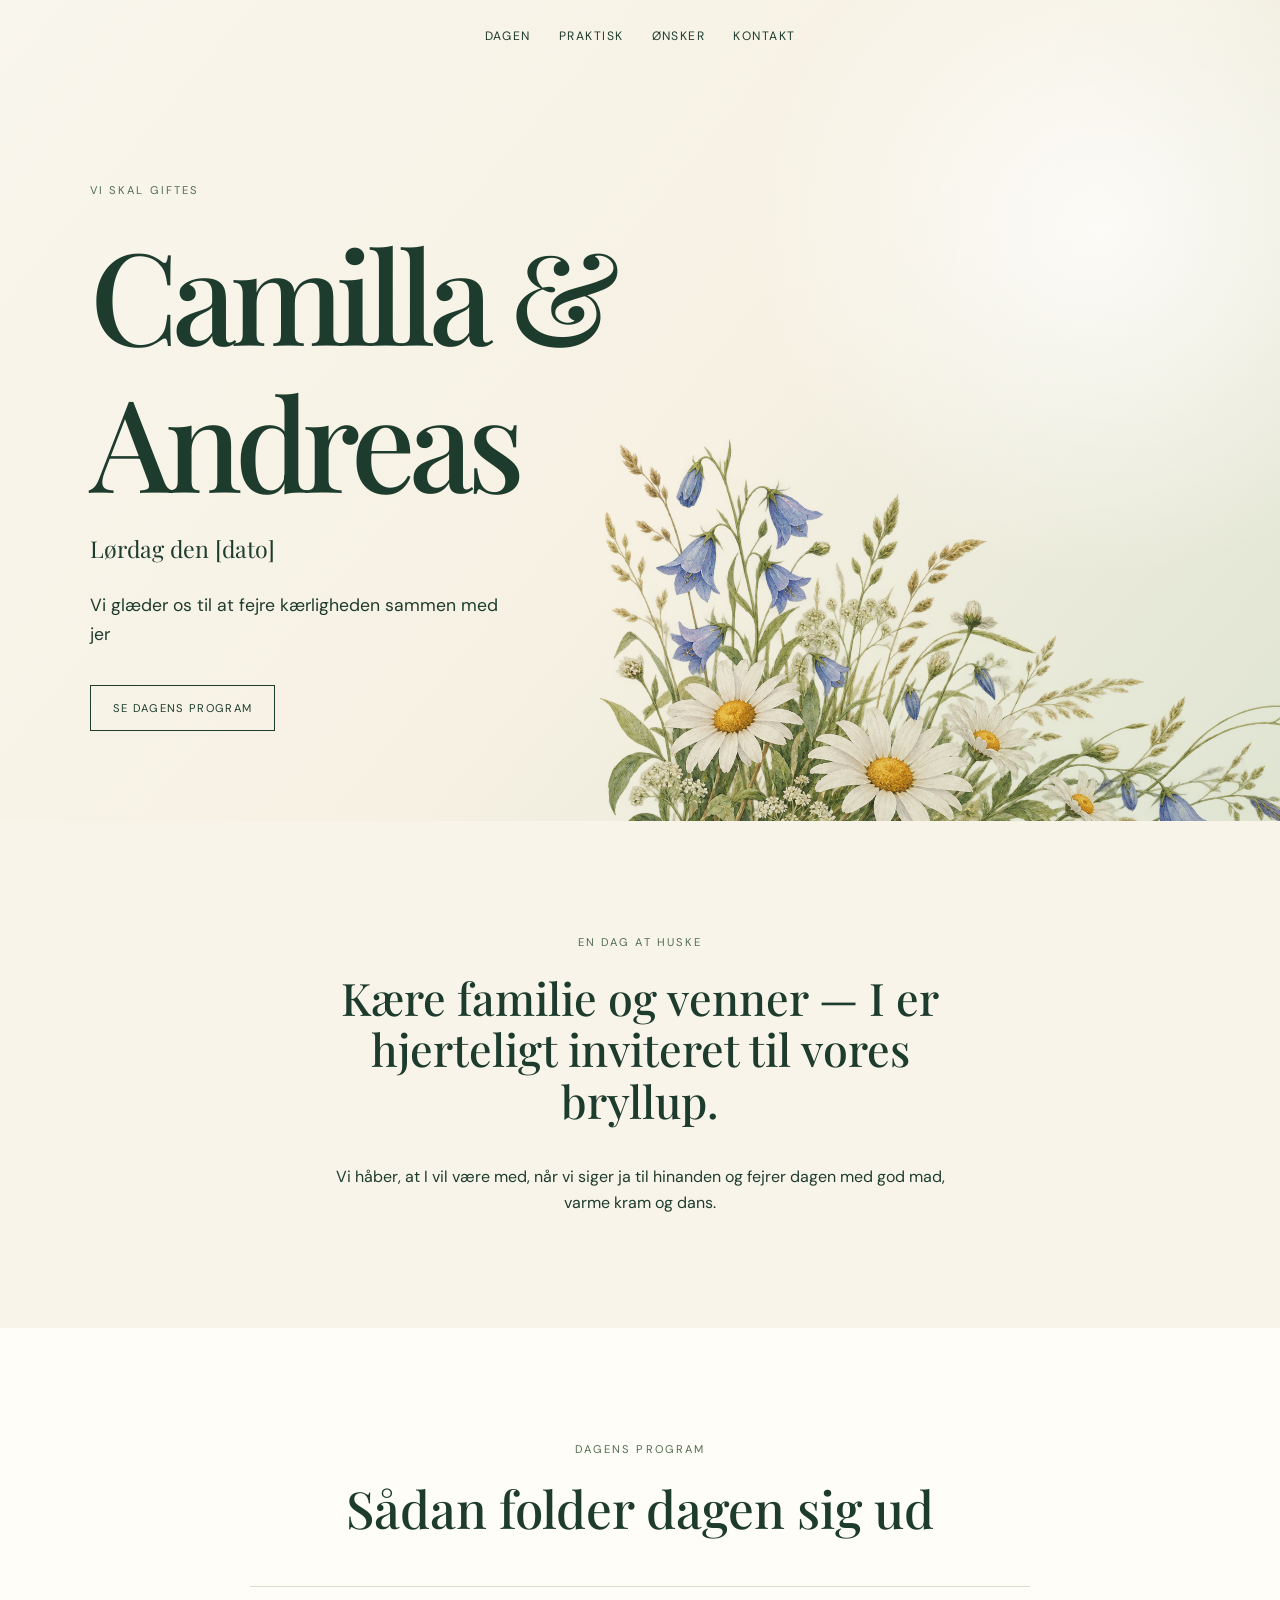
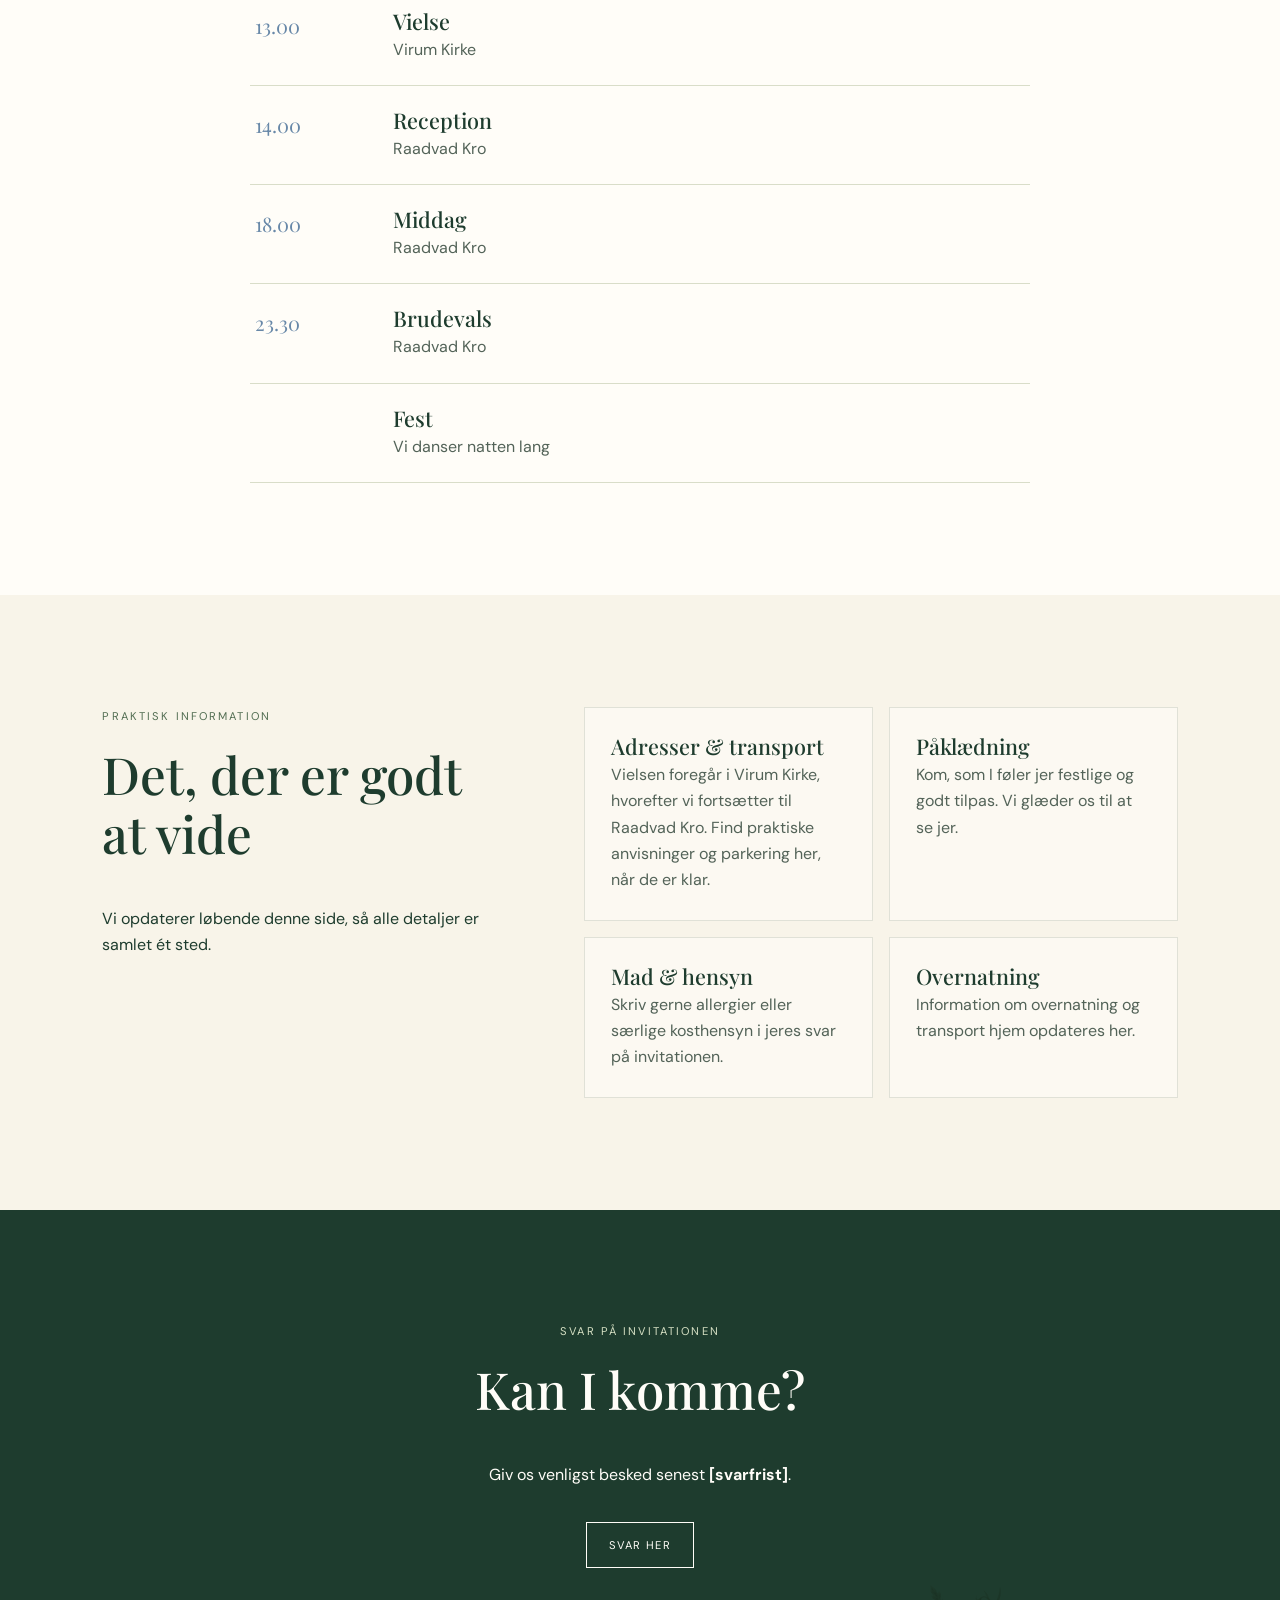
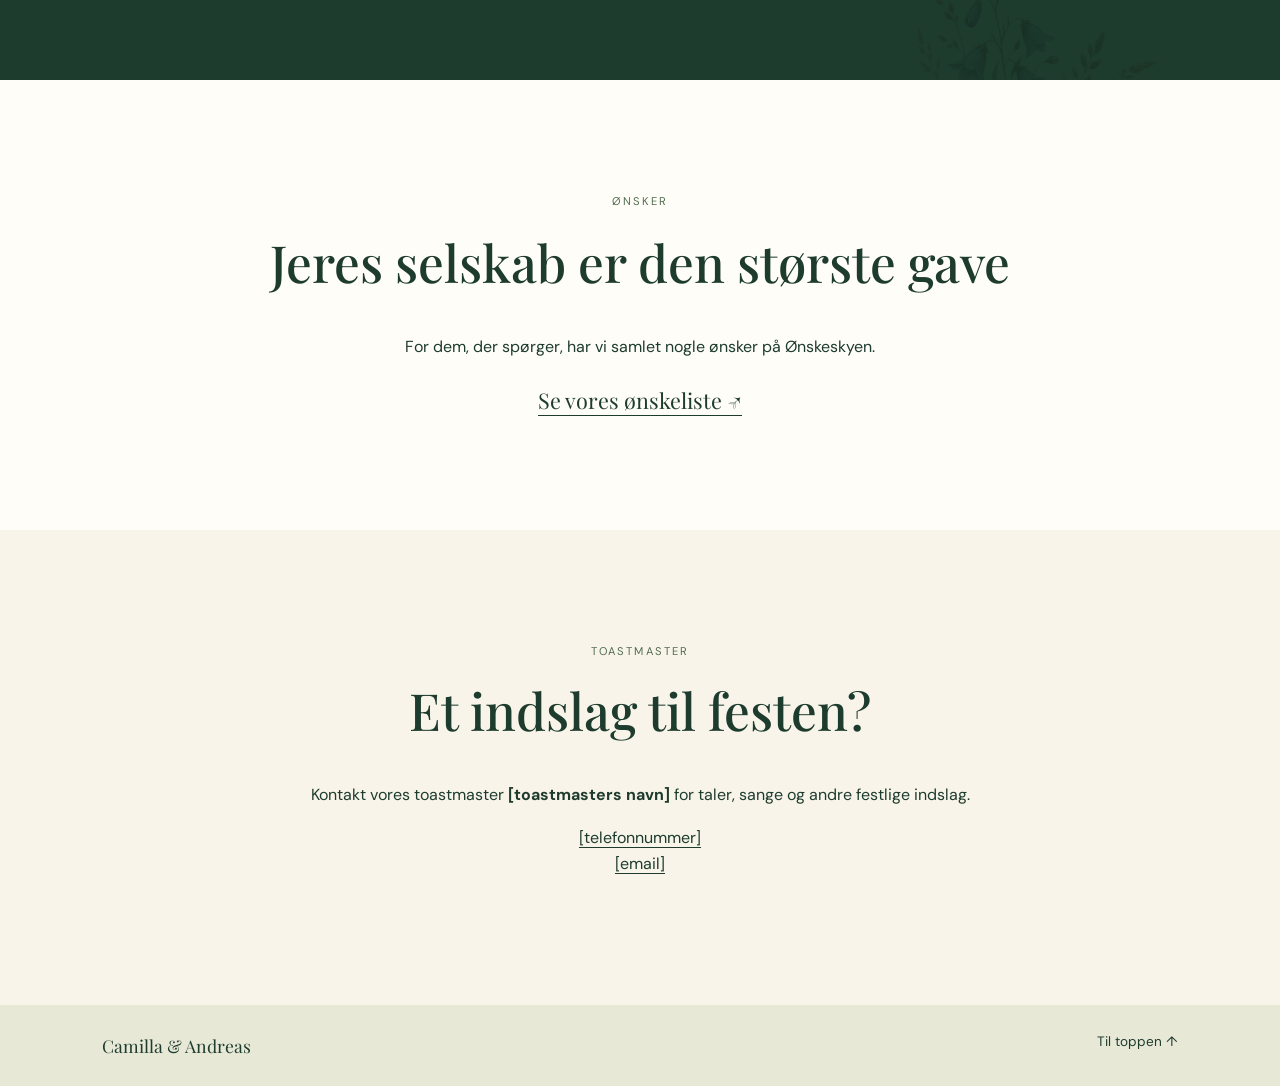
==== index.html @ ed4ffe0b "Add wedding website" ====
<!doctype html>
<html lang="da">
<head>
  <meta charset="UTF-8" /><meta name="viewport" content="width=device-width, initial-scale=1" />
  <meta name="description" content="Bryllupshjemmeside for Camilla & Andreas" />
  <title>Camilla & Andreas</title>
  <link rel="preconnect" href="https://fonts.googleapis.com"><link rel="preconnect" href="https://fonts.gstatic.com" crossorigin>
  <link href="https://fonts.googleapis.com/css2?family=DM+Sans:wght@400;500&family=Playfair+Display:ital,wght@0,500;0,600;1,500&display=swap" rel="stylesheet">
  <link rel="stylesheet" href="style.css" />
</head>
<body>
  <header class="hero" id="top"><nav><a href="#dagen">Dagen</a><a href="#praktisk">Praktisk</a><a href="#onsker">Ønsker</a><a href="#kontakt">Kontakt</a></nav>
    <div class="hero-copy"><p class="eyebrow">Vi skal giftes</p><h1 id="couple"></h1><p class="hero-date" id="date"></p><p class="hero-message" id="hero"></p><a class="button" href="#dagen">Se dagens program</a></div>
    <img class="floral hero-floral" src="meadow-flowers.png" alt="Akvarel af margueritter, blå klokker og græsser" />
  </header>
  <main>
    <section class="intro"><p class="eyebrow">En dag at huske</p><h2 id="invitation"></h2><p>Vi håber, at I vil være med, når vi siger ja til hinanden og fejrer dagen med god mad, varme kram og dans.</p></section>
    <section class="schedule-section" id="dagen"><p class="eyebrow">Dagens program</p><h2>Sådan folder dagen sig ud</h2><div id="schedule" class="schedule"></div></section>
    <section class="practical" id="praktisk"><div><p class="eyebrow">Praktisk information</p><h2>Det, der er godt at vide</h2><p>Vi opdaterer løbende denne side, så alle detaljer er samlet ét sted.</p></div><div id="practical-cards" class="cards"></div></section>
    <section class="rsvp"><img class="floral rsvp-floral" src="meadow-flowers.png" alt="" /><p class="eyebrow">Svar på invitationen</p><h2>Kan I komme?</h2><p>Giv os venligst besked senest <strong id="deadline"></strong>.</p><a id="rsvp" class="button light" href="#">Svar her</a></section>
    <section class="wishes" id="onsker"><p class="eyebrow">Ønsker</p><h2>Jeres selskab er den største gave</h2><p>For dem, der spørger, har vi samlet nogle ønsker på Ønskeskyen.</p><a id="wishes-link" class="text-link" target="_blank" rel="noreferrer">Se vores ønskeliste ↗</a></section>
    <section class="contact" id="kontakt"><p class="eyebrow">Toastmaster</p><h2>Et indslag til festen?</h2><p>Kontakt vores toastmaster <strong id="toast-name"></strong> for taler, sange og andre festlige indslag.</p><p><a id="toast-phone"></a><br><a id="toast-email"></a></p></section>
  </main><footer><p id="footer-couple"></p><a href="#top">Til toppen ↑</a></footer><script src="content.js"></script><script src="main.js"></script>
</body></html>
---- style.css ----
:root{--ink:#1e3c2e;--leaf:#526d52;--cream:#f8f4e9;--paper:#fffdf8;--blue:#6888a8;--line:#d9ddc9}*{box-sizing:border-box}html{scroll-behavior:smooth}body{margin:0;background:var(--cream);color:var(--ink);font:16px/1.65 'DM Sans',sans-serif}h1,h2,h3,p{margin-top:0}h1,h2,h3{font-family:'Playfair Display',serif;font-weight:500;line-height:1.15}h2{font-size:clamp(2.1rem,4vw,3.5rem)}a{color:inherit}.hero{min-height:760px;position:relative;overflow:hidden;background:linear-gradient(130deg,#f9f6ed 0%,#f6f1e3 55%,#dfe4d2);padding:26px 7% 90px}.hero:before{content:'';position:absolute;inset:0;background:radial-gradient(circle at 86% 28%,rgba(255,255,255,.75),transparent 28%);pointer-events:none}nav{position:relative;z-index:2;display:flex;justify-content:center;gap:28px;font-size:.76rem;letter-spacing:.12em;text-transform:uppercase}nav a{text-decoration:none}.hero-copy{position:relative;z-index:2;width:min(660px,100%);padding-top:135px}.eyebrow{text-transform:uppercase;letter-spacing:.19em;font-size:.7rem;color:var(--leaf);margin-bottom:20px}.hero h1{font-size:clamp(4rem,10vw,8.4rem);margin-bottom:16px;letter-spacing:-.055em}.hero-date{font-family:'Playfair Display',serif;font-size:1.45rem}.hero-message{max-width:430px;font-size:1.1rem}.button{display:inline-block;margin-top:18px;padding:13px 22px;border:1px solid var(--ink);text-decoration:none;text-transform:uppercase;letter-spacing:.12em;font-size:.7rem;transition:.2s}.button:hover{background:var(--ink);color:var(--paper)}.floral{position:absolute;object-fit:contain;mix-blend-mode:multiply}.hero-floral{width:min(65vw,900px);right:-11%;bottom:-15%;opacity:.91;transform:rotate(-4deg)}main section{padding:112px 8%}.intro{text-align:center;max-width:900px;margin:auto}.intro h2{font-size:clamp(2rem,3.5vw,3.2rem)}.intro>p:last-child{max-width:620px;margin:0 auto}.schedule-section{background:var(--paper);text-align:center}.schedule{max-width:780px;margin:48px auto 0;text-align:left;border-top:1px solid var(--line)}.schedule article{display:grid;grid-template-columns:110px 1fr;gap:28px;padding:22px 5px;border-bottom:1px solid var(--line)}time{font-family:'Playfair Display',serif;font-size:1.25rem;color:var(--blue)}.schedule h3,.cards h3{font-size:1.35rem;margin:0}.schedule p,.cards p{margin:3px 0 0;color:#536358}.practical{display:grid;grid-template-columns:.8fr 1.2fr;gap:8%;align-items:start}.cards{display:grid;grid-template-columns:1fr 1fr;gap:16px}.cards article{padding:26px;background:rgba(255,253,248,.6);border:1px solid rgba(82,109,82,.17)}.rsvp{position:relative;text-align:center;overflow:hidden;background:var(--ink);color:var(--paper)}.rsvp .eyebrow{color:#d6e0c4}.rsvp-floral{width:530px;right:-150px;bottom:-240px;opacity:.3;filter:saturate(.7)}.light{border-color:var(--paper)}.light:hover{background:var(--paper);color:var(--ink)}.wishes{text-align:center;background:var(--paper)}.wishes p{max-width:480px;margin:0 auto 22px}.text-link{font-family:'Playfair Display',serif;font-size:1.35rem;text-decoration-thickness:1px;text-underline-offset:6px}.contact{text-align:center}.contact p{margin-left:auto;margin-right:auto}.contact a{color:var(--ink);text-underline-offset:4px}footer{display:flex;justify-content:space-between;padding:26px 8%;background:#e8e8d7;font-size:.85rem}footer p{margin:0;font-family:'Playfair Display',serif;font-size:1.1rem}footer a{text-decoration:none}@media(max-width:680px){.hero{min-height:690px;padding:20px 8% 60px}nav{justify-content:space-between;gap:8px;font-size:.58rem}.hero-copy{padding-top:105px}.hero-floral{width:150%;right:-52%;bottom:-7%;opacity:.75}.practical{grid-template-columns:1fr;gap:32px}.cards{grid-template-columns:1fr}.schedule article{grid-template-columns:78px 1fr;gap:16px}main section{padding:76px 7%}.rsvp-floral{right:-250px}footer{gap:20px}}
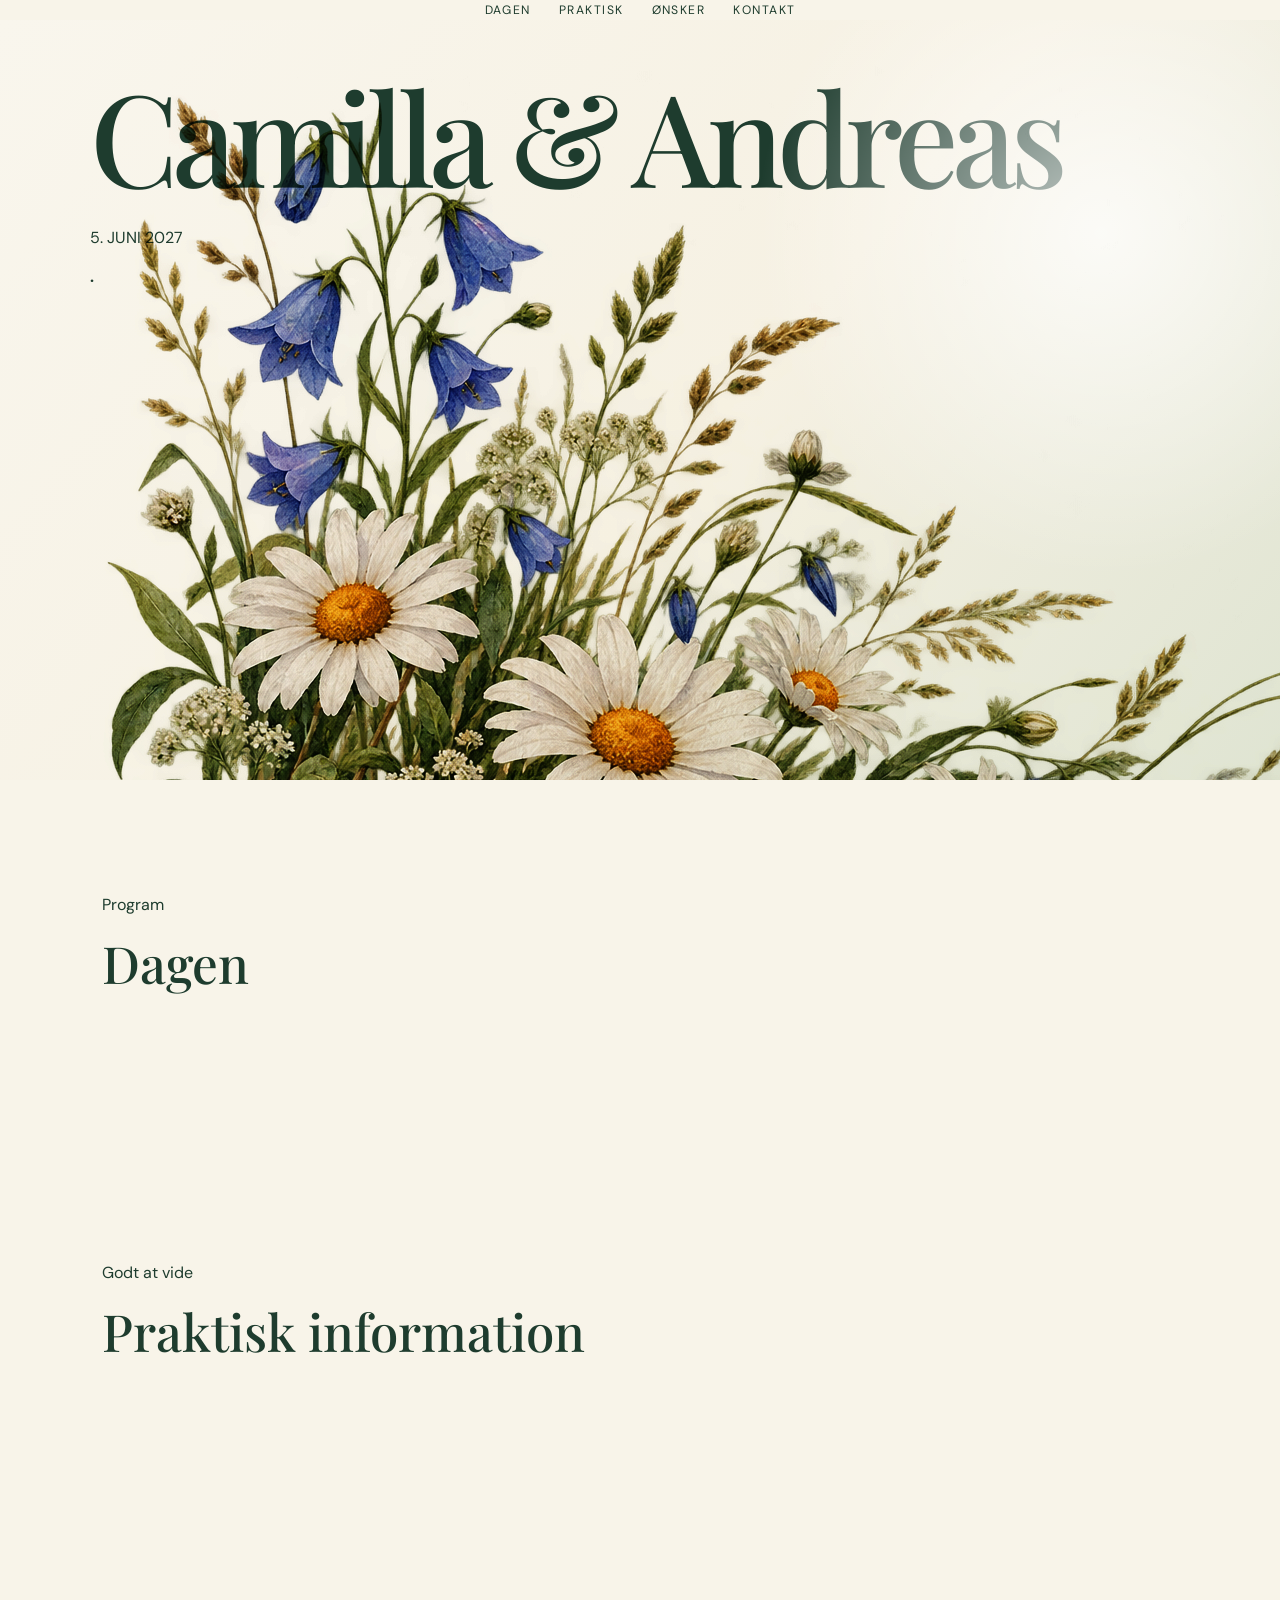
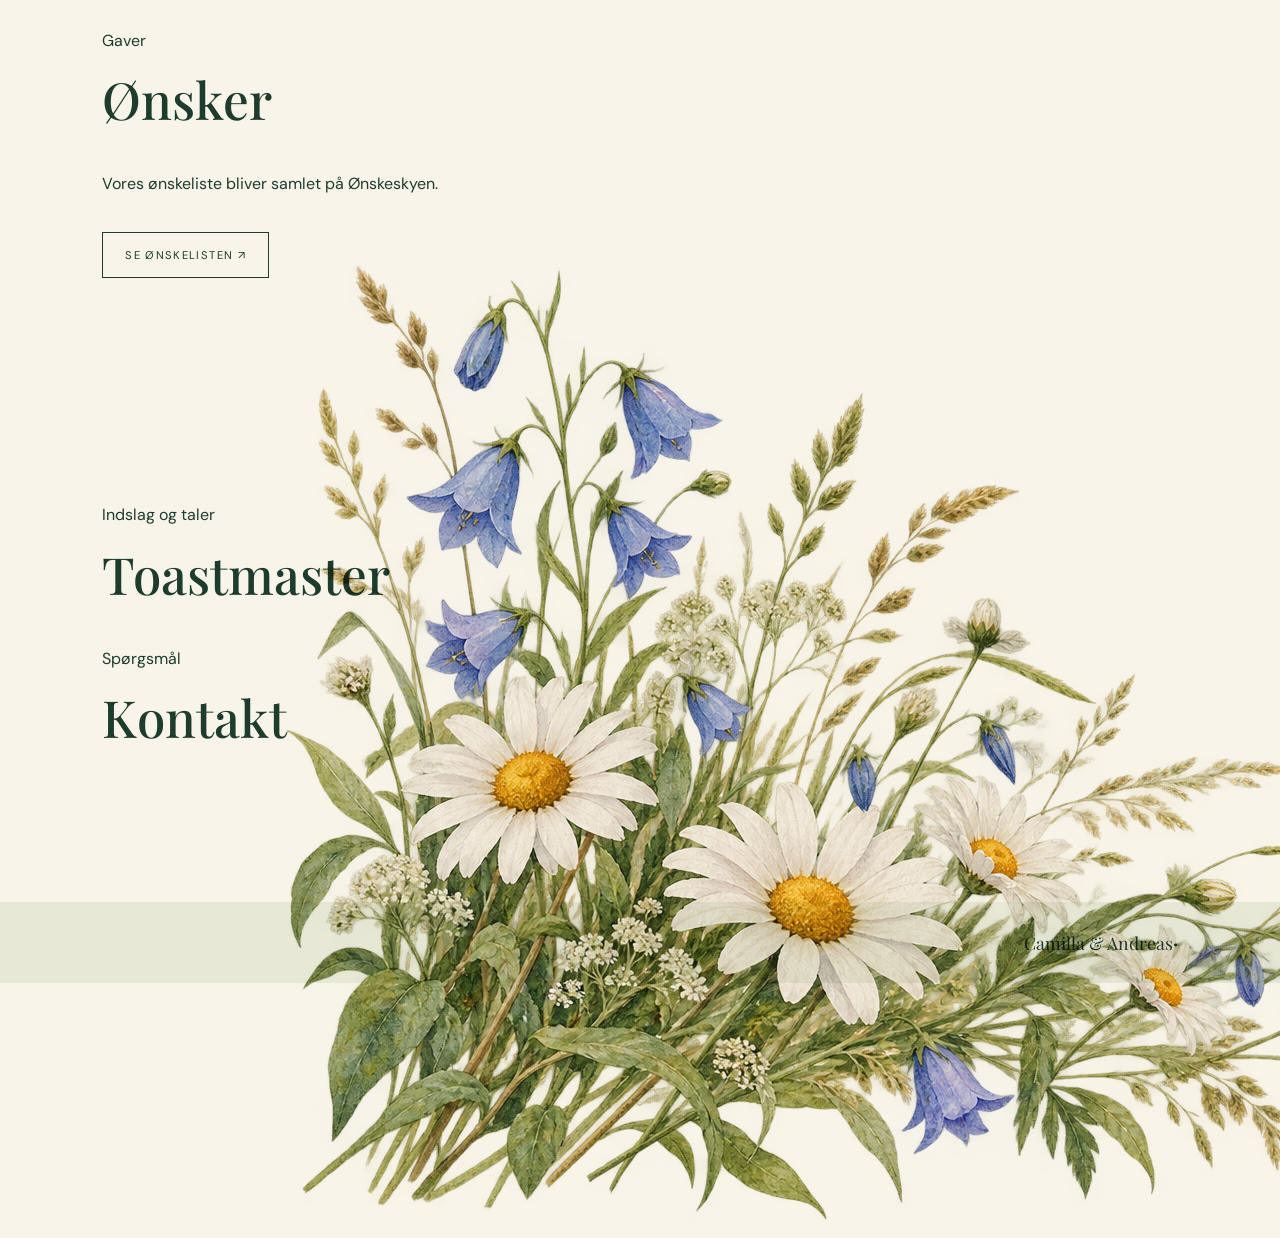
==== commit ed00f68b: "Simplify invitation-inspired wedding site" ====
--- a/index.html
+++ b/index.html
@@ -1,24 +1,26 @@
 <!doctype html>
 <html lang="da">
 <head>
-  <meta charset="UTF-8" /><meta name="viewport" content="width=device-width, initial-scale=1" />
-  <meta name="description" content="Bryllupshjemmeside for Camilla & Andreas" />
-  <title>Camilla & Andreas</title>
+  <meta charset="UTF-8"><meta name="viewport" content="width=device-width, initial-scale=1">
+  <meta name="description" content="Bryllupshjemmeside for Camilla & Andreas">
+  <title>Camilla & Andreas · 5. juni 2027</title>
   <link rel="preconnect" href="https://fonts.googleapis.com"><link rel="preconnect" href="https://fonts.gstatic.com" crossorigin>
-  <link href="https://fonts.googleapis.com/css2?family=DM+Sans:wght@400;500&family=Playfair+Display:ital,wght@0,500;0,600;1,500&display=swap" rel="stylesheet">
-  <link rel="stylesheet" href="style.css" />
+  <link href="https://fonts.googleapis.com/css2?family=DM+Sans:wght@400;500&family=Playfair+Display:ital,wght@0,400;0,500;1,400&display=swap" rel="stylesheet">
+  <link rel="stylesheet" href="style.css">
 </head>
 <body>
-  <header class="hero" id="top"><nav><a href="#dagen">Dagen</a><a href="#praktisk">Praktisk</a><a href="#onsker">Ønsker</a><a href="#kontakt">Kontakt</a></nav>
-    <div class="hero-copy"><p class="eyebrow">Vi skal giftes</p><h1 id="couple"></h1><p class="hero-date" id="date"></p><p class="hero-message" id="hero"></p><a class="button" href="#dagen">Se dagens program</a></div>
-    <img class="floral hero-floral" src="meadow-flowers.png" alt="Akvarel af margueritter, blå klokker og græsser" />
-  </header>
+  <header id="top" class="site-header"><nav aria-label="Hovedmenu"><a href="#dagen">Dagen</a><a href="#praktisk">Praktisk</a><a href="#onsker">Ønsker</a><a href="#kontakt">Kontakt</a></nav></header>
   <main>
-    <section class="intro"><p class="eyebrow">En dag at huske</p><h2 id="invitation"></h2><p>Vi håber, at I vil være med, når vi siger ja til hinanden og fejrer dagen med god mad, varme kram og dans.</p></section>
-    <section class="schedule-section" id="dagen"><p class="eyebrow">Dagens program</p><h2>Sådan folder dagen sig ud</h2><div id="schedule" class="schedule"></div></section>
-    <section class="practical" id="praktisk"><div><p class="eyebrow">Praktisk information</p><h2>Det, der er godt at vide</h2><p>Vi opdaterer løbende denne side, så alle detaljer er samlet ét sted.</p></div><div id="practical-cards" class="cards"></div></section>
-    <section class="rsvp"><img class="floral rsvp-floral" src="meadow-flowers.png" alt="" /><p class="eyebrow">Svar på invitationen</p><h2>Kan I komme?</h2><p>Giv os venligst besked senest <strong id="deadline"></strong>.</p><a id="rsvp" class="button light" href="#">Svar her</a></section>
-    <section class="wishes" id="onsker"><p class="eyebrow">Ønsker</p><h2>Jeres selskab er den største gave</h2><p>For dem, der spørger, har vi samlet nogle ønsker på Ønskeskyen.</p><a id="wishes-link" class="text-link" target="_blank" rel="noreferrer">Se vores ønskeliste ↗</a></section>
-    <section class="contact" id="kontakt"><p class="eyebrow">Toastmaster</p><h2>Et indslag til festen?</h2><p>Kontakt vores toastmaster <strong id="toast-name"></strong> for taler, sange og andre festlige indslag.</p><p><a id="toast-phone"></a><br><a id="toast-email"></a></p></section>
-  </main><footer><p id="footer-couple"></p><a href="#top">Til toppen ↑</a></footer><script src="content.js"></script><script src="main.js"></script>
-</body></html>
+    <section class="hero" aria-labelledby="couple">
+      <img class="floral floral-left" src="meadow-flowers.png" alt="">
+      <img class="floral floral-right" src="meadow-flowers.png" alt="">
+      <div class="hero-content"><p class="label" id="introduction"></p><h1 id="couple"><span id="first-name"></span><em>&amp;</em><span id="second-name"></span></h1><span class="rule"></span><p class="date" id="date"></p><p class="venues"><a id="ceremony-link"></a><b>·</b><a id="reception-link"></a></p></div>
+    </section>
+    <section class="section timeline-section" id="dagen"><p class="label">Program</p><h2>Dagen</h2><div class="timeline" id="timeline"></div></section>
+    <section class="section practical-section" id="praktisk"><p class="label">Godt at vide</p><h2>Praktisk information</h2><div class="practical-grid" id="practical-grid"></div></section>
+    <section class="section wishes-section" id="onsker"><p class="label">Gaver</p><h2>Ønsker</h2><p>Vores ønskeliste bliver samlet på Ønskeskyen.</p><a class="button" id="wishes-link" target="_blank" rel="noreferrer">Se ønskelisten ↗</a><img class="floral floral-wishes" src="meadow-flowers.png" alt=""></section>
+    <section class="section contact-section" id="kontakt"><div><p class="label">Indslag og taler</p><h2>Toastmaster</h2><div class="contact-list" id="toastmaster"></div></div><div><p class="label">Spørgsmål</p><h2>Kontakt</h2><div class="contact-list" id="contacts"></div></div></section>
+  </main>
+  <footer><span class="rule"></span><p><span id="footer-couple"></span><b>·</b><span id="footer-date"></span></p></footer>
+  <script src="content.js"></script><script src="main.js"></script>
+</body></html>
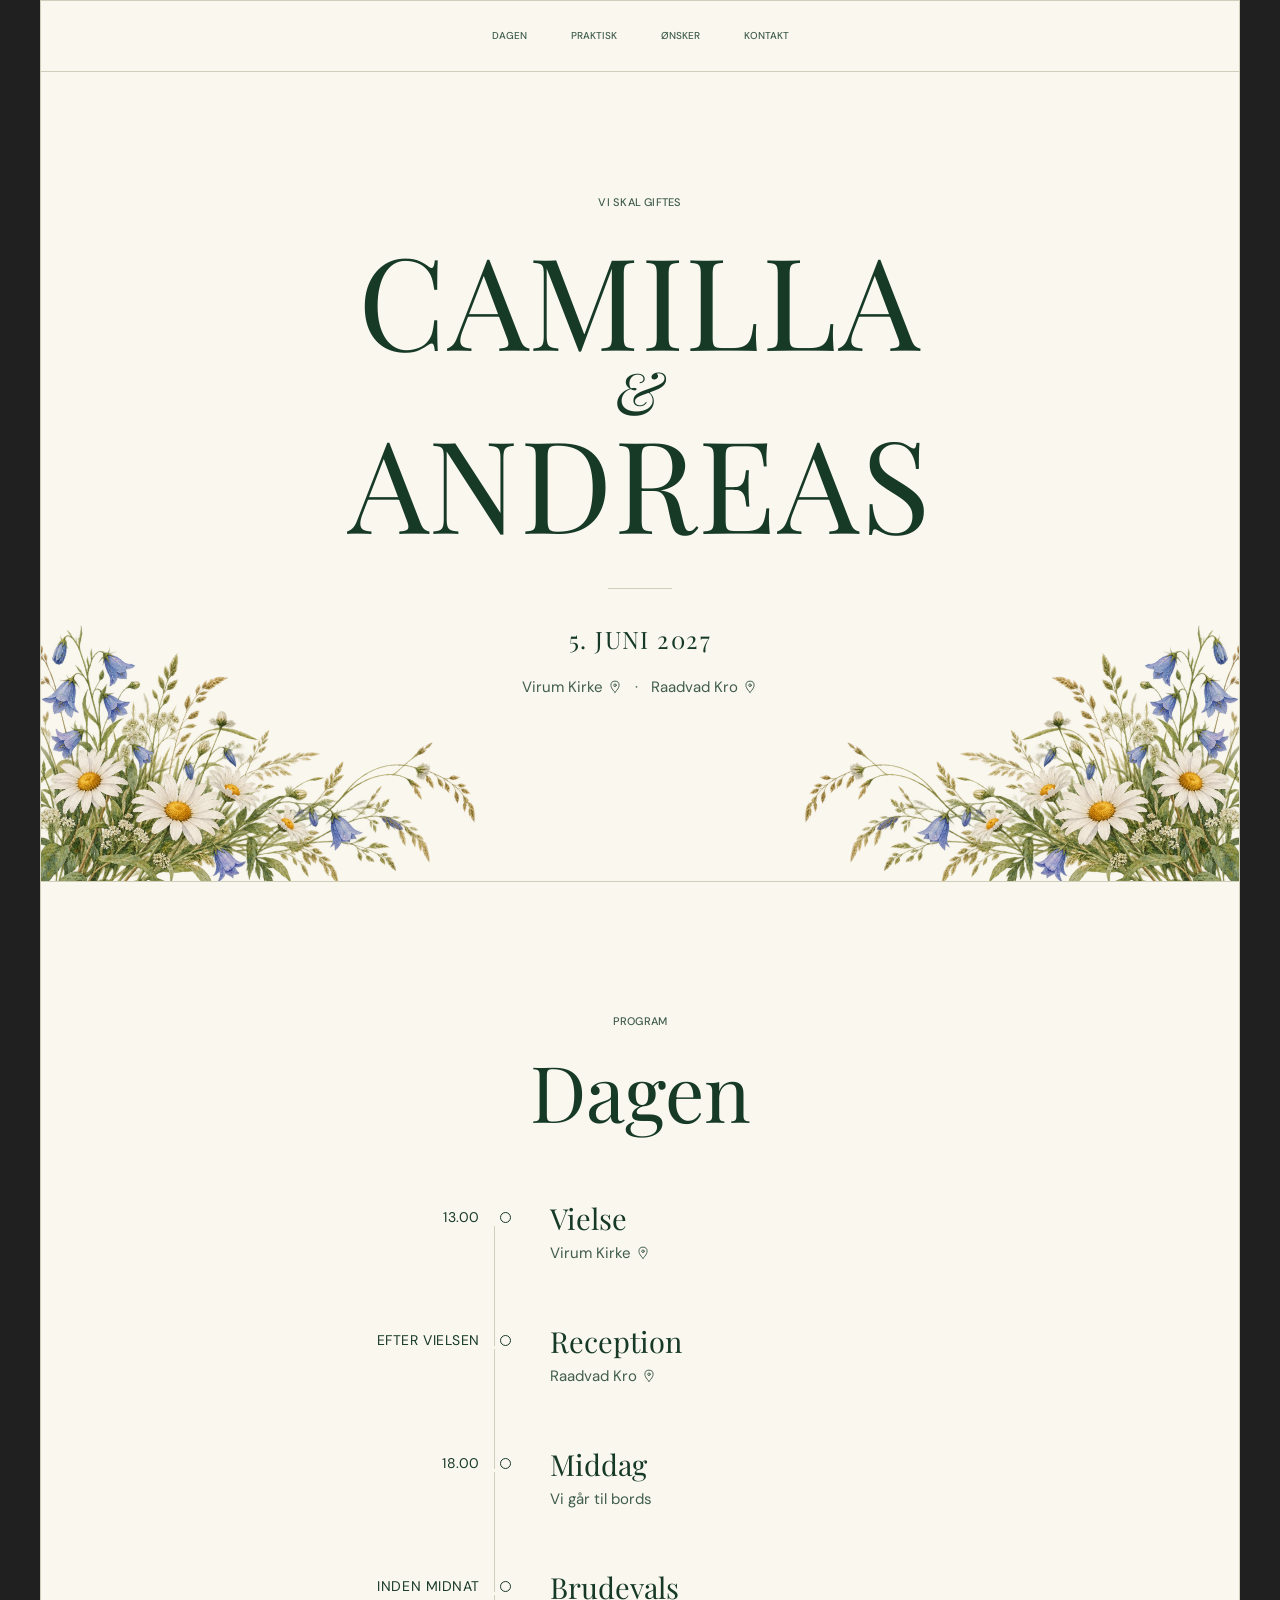
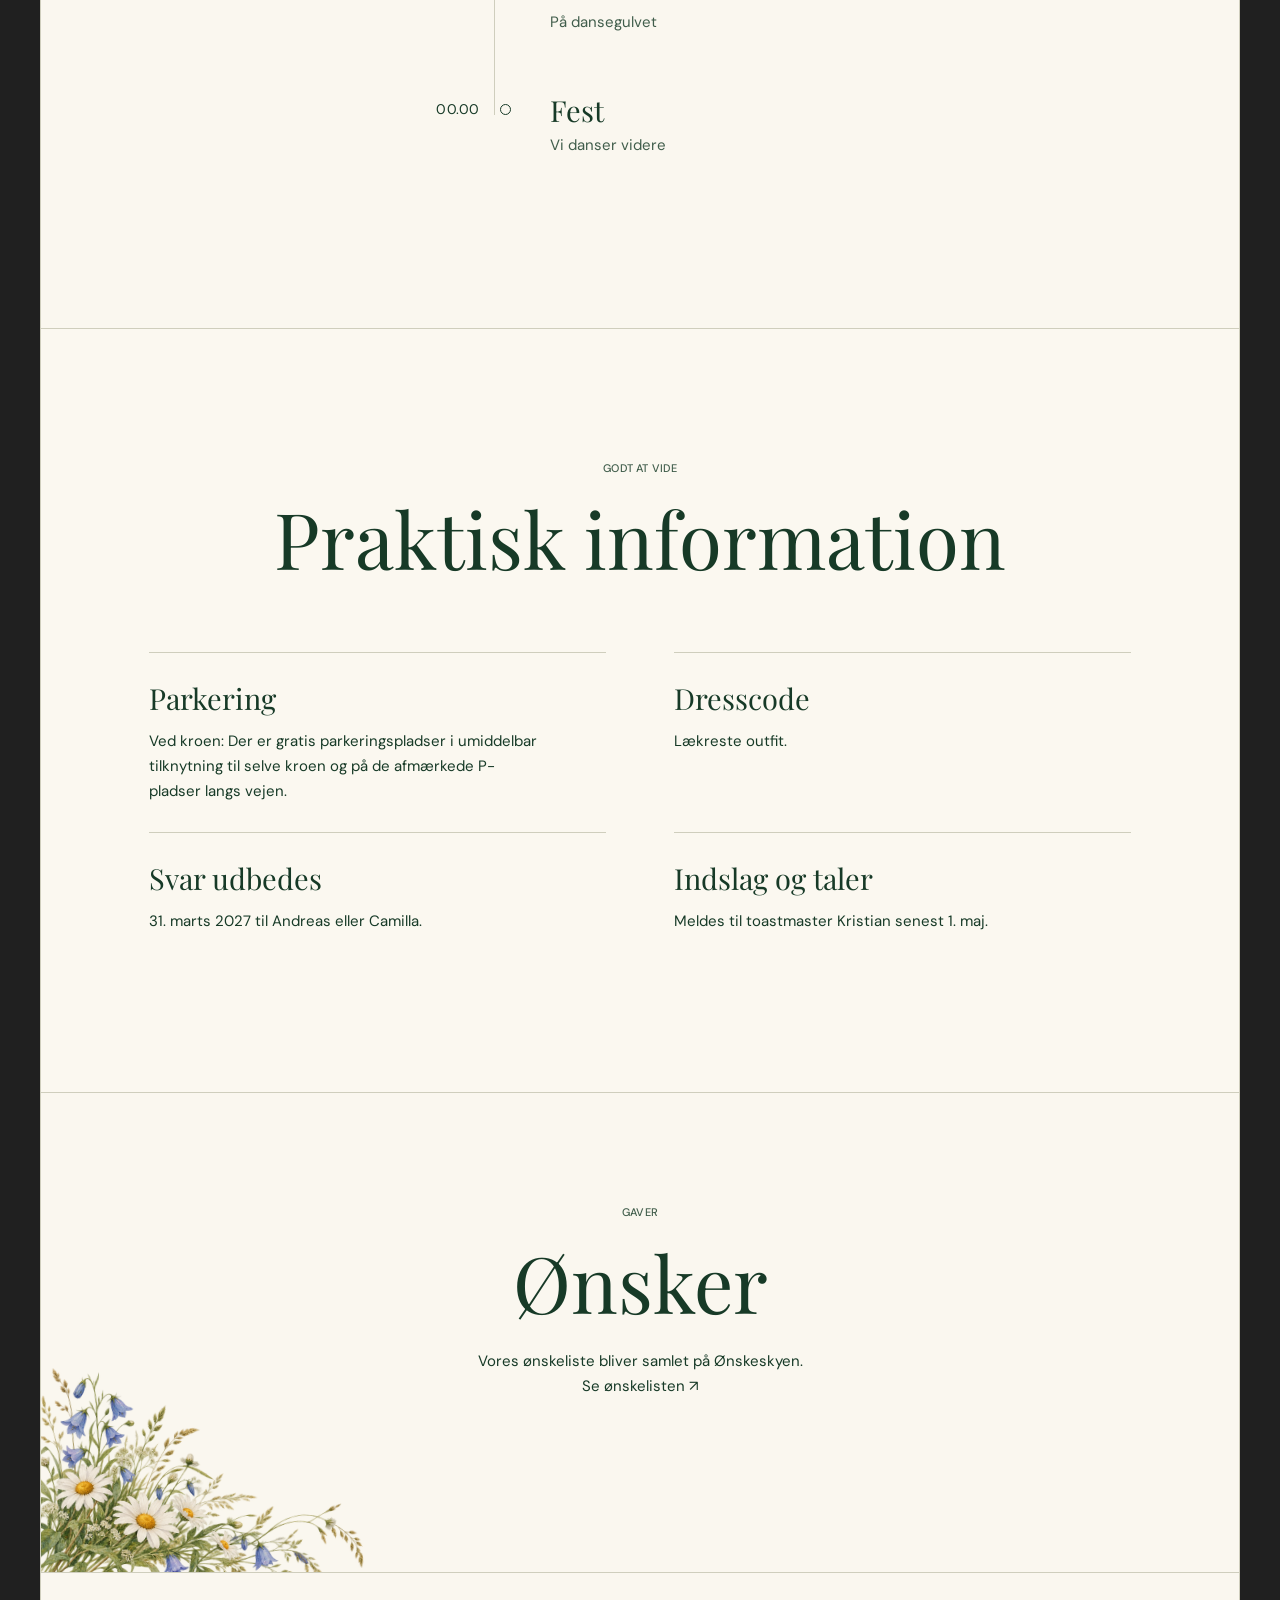
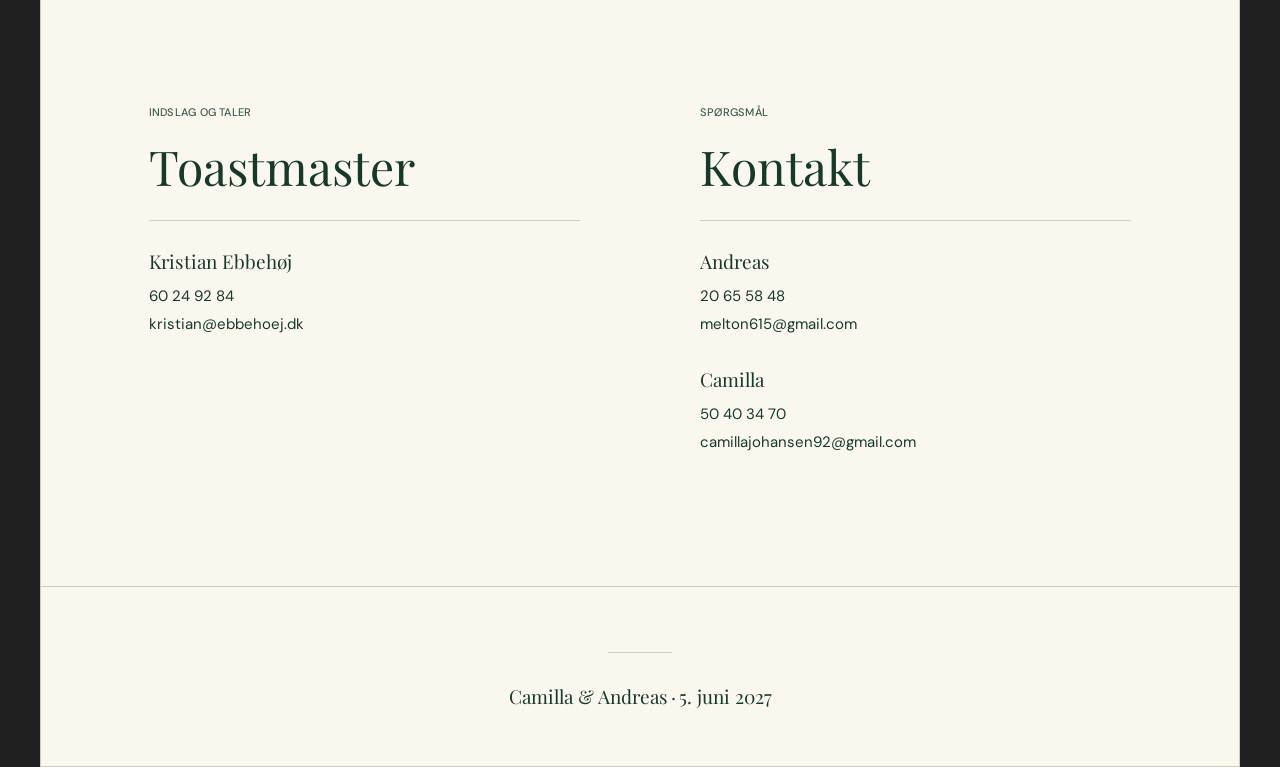
==== commit 286c17b4: "Use selected 04A-7 wish-list button" ====
--- a/index.html
+++ b/index.html
@@ -18,7 +18,7 @@
     </section>
     <section class="section timeline-section" id="dagen"><p class="label">Program</p><h2>Dagen</h2><div class="timeline" id="timeline"></div></section>
     <section class="section practical-section" id="praktisk"><p class="label">Godt at vide</p><h2>Praktisk information</h2><div class="practical-grid" id="practical-grid"></div></section>
-    <section class="section wishes-section" id="onsker"><p class="label">Gaver</p><h2>Ønsker</h2><p>Vores ønskeliste bliver samlet på Ønskeskyen.</p><a class="button" id="wishes-link" target="_blank" rel="noreferrer">Se ønskelisten ↗</a><img class="floral floral-wishes" src="meadow-flowers.png" alt=""></section>
+    <section class="section wishes-section" id="onsker"><p class="label">Gaver</p><h2>Ønsker</h2><p>Vores ønskeliste bliver samlet på Ønskeskyen.</p><a class="wish-button" id="wishes-link" target="_blank" rel="noreferrer">Se ønskelisten ↗</a><img class="floral floral-wishes" src="meadow-flowers.png" alt=""></section>
     <section class="section contact-section" id="kontakt"><div><p class="label">Indslag og taler</p><h2>Toastmaster</h2><div class="contact-list" id="toastmaster"></div></div><div><p class="label">Spørgsmål</p><h2>Kontakt</h2><div class="contact-list" id="contacts"></div></div></section>
   </main>
   <footer><span class="rule"></span><p><span id="footer-couple"></span><b>·</b><span id="footer-date"></span></p></footer>
--- a/style.css
+++ b/style.css
@@ -1 +1 @@
-:root{--ink:#1e3c2e;--leaf:#526d52;--cream:#f8f4e9;--paper:#fffdf8;--blue:#6888a8;--line:#d9ddc9}*{box-sizing:border-box}html{scroll-behavior:smooth}body{margin:0;background:var(--cream);color:var(--ink);font:16px/1.65 'DM Sans',sans-serif}h1,h2,h3,p{margin-top:0}h1,h2,h3{font-family:'Playfair Display',serif;font-weight:500;line-height:1.15}h2{font-size:clamp(2.1rem,4vw,3.5rem)}a{color:inherit}.hero{min-height:760px;position:relative;overflow:hidden;background:linear-gradient(130deg,#f9f6ed 0%,#f6f1e3 55%,#dfe4d2);padding:26px 7% 90px}.hero:before{content:'';position:absolute;inset:0;background:radial-gradient(circle at 86% 28%,rgba(255,255,255,.75),transparent 28%);pointer-events:none}nav{position:relative;z-index:2;display:flex;justify-content:center;gap:28px;font-size:.76rem;letter-spacing:.12em;text-transform:uppercase}nav a{text-decoration:none}.hero-copy{position:relative;z-index:2;width:min(660px,100%);padding-top:135px}.eyebrow{text-transform:uppercase;letter-spacing:.19em;font-size:.7rem;color:var(--leaf);margin-bottom:20px}.hero h1{font-size:clamp(4rem,10vw,8.4rem);margin-bottom:16px;letter-spacing:-.055em}.hero-date{font-family:'Playfair Display',serif;font-size:1.45rem}.hero-message{max-width:430px;font-size:1.1rem}.button{display:inline-block;margin-top:18px;padding:13px 22px;border:1px solid var(--ink);text-decoration:none;text-transform:uppercase;letter-spacing:.12em;font-size:.7rem;transition:.2s}.button:hover{background:var(--ink);color:var(--paper)}.floral{position:absolute;object-fit:contain;mix-blend-mode:multiply}.hero-floral{width:min(65vw,900px);right:-11%;bottom:-15%;opacity:.91;transform:rotate(-4deg)}main section{padding:112px 8%}.intro{text-align:center;max-width:900px;margin:auto}.intro h2{font-size:clamp(2rem,3.5vw,3.2rem)}.intro>p:last-child{max-width:620px;margin:0 auto}.schedule-section{background:var(--paper);text-align:center}.schedule{max-width:780px;margin:48px auto 0;text-align:left;border-top:1px solid var(--line)}.schedule article{display:grid;grid-template-columns:110px 1fr;gap:28px;padding:22px 5px;border-bottom:1px solid var(--line)}time{font-family:'Playfair Display',serif;font-size:1.25rem;color:var(--blue)}.schedule h3,.cards h3{font-size:1.35rem;margin:0}.schedule p,.cards p{margin:3px 0 0;color:#536358}.practical{display:grid;grid-template-columns:.8fr 1.2fr;gap:8%;align-items:start}.cards{display:grid;grid-template-columns:1fr 1fr;gap:16px}.cards article{padding:26px;background:rgba(255,253,248,.6);border:1px solid rgba(82,109,82,.17)}.rsvp{position:relative;text-align:center;overflow:hidden;background:var(--ink);color:var(--paper)}.rsvp .eyebrow{color:#d6e0c4}.rsvp-floral{width:530px;right:-150px;bottom:-240px;opacity:.3;filter:saturate(.7)}.light{border-color:var(--paper)}.light:hover{background:var(--paper);color:var(--ink)}.wishes{text-align:center;background:var(--paper)}.wishes p{max-width:480px;margin:0 auto 22px}.text-link{font-family:'Playfair Display',serif;font-size:1.35rem;text-decoration-thickness:1px;text-underline-offset:6px}.contact{text-align:center}.contact p{margin-left:auto;margin-right:auto}.contact a{color:var(--ink);text-underline-offset:4px}footer{display:flex;justify-content:space-between;padding:26px 8%;background:#e8e8d7;font-size:.85rem}footer p{margin:0;font-family:'Playfair Display',serif;font-size:1.1rem}footer a{text-decoration:none}@media(max-width:680px){.hero{min-height:690px;padding:20px 8% 60px}nav{justify-content:space-between;gap:8px;font-size:.58rem}.hero-copy{padding-top:105px}.hero-floral{width:150%;right:-52%;bottom:-7%;opacity:.75}.practical{grid-template-columns:1fr;gap:32px}.cards{grid-template-columns:1fr}.schedule article{grid-template-columns:78px 1fr;gap:16px}main section{padding:76px 7%}.rsvp-floral{right:-250px}footer{gap:20px}}
+:root{--ink:#173a27;--cream:#faf7ef;--line:#cfcebd;--muted:#405d4b}*{box-sizing:border-box}html{scroll-behavior:smooth}body{margin:0;background:#202020;color:var(--ink);font:15px/1.65 "DM Sans",sans-serif}body>*{background:var(--cream);max-width:1200px;margin:auto;border-left:1px solid var(--line);border-right:1px solid var(--line)}a{color:inherit;text-decoration:none}a:hover{text-decoration:underline;text-underline-offset:4px}h1,h2,h3,p{margin:0}h1,h2,h3{font-family:"Playfair Display",serif;font-weight:400;line-height:1.06}.site-header{height:72px;border-top:1px solid var(--line);border-bottom:1px solid var(--line);display:grid;place-items:center}nav{display:flex;gap:44px;text-transform:uppercase;font-size:10px;font-weight:500}nav a{color:var(--muted)}.hero{min-height:810px;position:relative;display:grid;place-items:center;overflow:hidden;border-bottom:1px solid var(--line)}.hero-content{position:relative;z-index:1;text-align:center;margin-top:-60px}.label{text-transform:uppercase;font-size:11px;letter-spacing:.02em;font-weight:500;color:var(--muted);margin-bottom:20px}.hero h1{display:grid;font-size:clamp(64px,10vw,132px);letter-spacing:.015em}.hero h1 em{font-size:.46em;line-height:.8;font-style:italic;font-weight:400}.rule{display:block;width:64px;height:1px;background:var(--line);margin:38px auto}.date{font:400 24px/1 "Playfair Display",serif;letter-spacing:.06em}.venues{display:flex;align-items:center;justify-content:center;gap:10px;margin-top:24px;color:var(--muted)}.venues b,footer b{font-weight:400;margin:0 3px}.map-icon{width:14px;height:14px;fill:none;stroke:currentColor;stroke-width:1.65;stroke-linecap:round;stroke-linejoin:round;flex:none}.venues a,.map-link{display:inline-flex;align-items:center;gap:5px}.venues a:hover,.map-link:hover{color:#0f4b79;text-decoration:none}.floral{position:absolute;pointer-events:none;mix-blend-mode:multiply;z-index:0}.floral-left{width:470px;left:-35px;bottom:-24px;transform:rotate(-6deg)}.floral-right{width:470px;right:-35px;bottom:-24px;transform:scaleX(-1) rotate(-6deg)}.section{min-height:610px;padding:130px 9%;border-bottom:1px solid var(--line)}.section>.label,.section>h2{text-align:center}.section h2{font-size:clamp(48px,6.7vw,78px)}.timeline-section{padding-bottom:110px;background:var(--cream)}.timeline{max-width:610px;margin:70px auto 0}.timeline-item{display:grid;grid-template-columns:145px 30px 1fr;gap:20px;min-height:123px;position:relative}.timeline-item:not(:last-child):after{content:"";position:absolute;width:1px;background:var(--line);left:159px;top:23px;bottom:-20px}.timeline-item time{text-align:right;padding-top:3px;font-size:14px;text-transform:uppercase;letter-spacing:.04em}.dot{width:11px;height:11px;border:1px solid var(--ink);border-radius:50%;background:var(--cream);margin-top:9px;z-index:1}.timeline-item h3,.practical-grid h3,.contact-list h3{font-size:29px}.timeline-item p{margin-top:7px;color:var(--muted)}.practical-section{background:#fbf8f0}.practical-grid{display:grid;grid-template-columns:1fr 1fr;gap:0 68px;margin-top:72px}.practical-grid article{padding:30px 0 28px;border-top:1px solid var(--line)}.practical-grid p{margin-top:16px;max-width:390px}.wishes-section{position:relative;overflow:hidden;min-height:480px;text-align:center;padding-top:110px}.wishes-section>p:not(.label){margin:25px auto 0}.button{display:inline-block;margin-top:38px;padding:14px 26px;background:#214a2d;color:#fff;text-decoration:none;font-size:14px;font-weight:500}.button:hover{background:#163620;text-decoration:none}.floral-wishes{width:350px;left:-16px;bottom:-28px;transform:rotate(4deg)}.contact-section{display:grid;grid-template-columns:1fr 1fr;gap:120px;min-height:510px}.contact-section .label{text-align:left}.contact-section h2{font-size:48px;border-bottom:1px solid var(--line);padding-bottom:28px}.contact-list article{margin-top:30px}.contact-list h3{font-size:19px}.contact-list p{margin-top:12px;line-height:1.85}footer{min-height:180px;text-align:center;padding:55px 20px;border-bottom:1px solid var(--line)}footer .rule{margin:10px auto 34px}footer p{font:400 19px/1 "Playfair Display",serif}@media(max-width:700px){body{background:var(--cream)}.site-header{height:60px}nav{gap:20px;font-size:9px}.hero{min-height:680px}.hero-content{margin-top:-45px}.hero h1{font-size:clamp(58px,18vw,92px)}.venues{gap:7px;font-size:13px;flex-wrap:wrap}.floral-left{width:210px;left:-25px;bottom:-12px}.floral-right{width:210px;right:-25px;bottom:-12px}.section{padding:90px 7%;min-height:auto}.timeline{margin-top:58px}.timeline-item{grid-template-columns:94px 24px 1fr;gap:12px;min-height:111px}.timeline-item:not(:last-child):after{left:105px}.timeline-item h3,.practical-grid h3{font-size:25px}.practical-grid{grid-template-columns:1fr;gap:0;margin-top:55px}.contact-section{grid-template-columns:1fr;gap:70px}.contact-section h2{font-size:43px}.contact-list h3{font-size:20px}.wishes-section{min-height:440px}.floral-wishes{width:190px;left:-15px;bottom:-12px}.date{font-size:20px}}
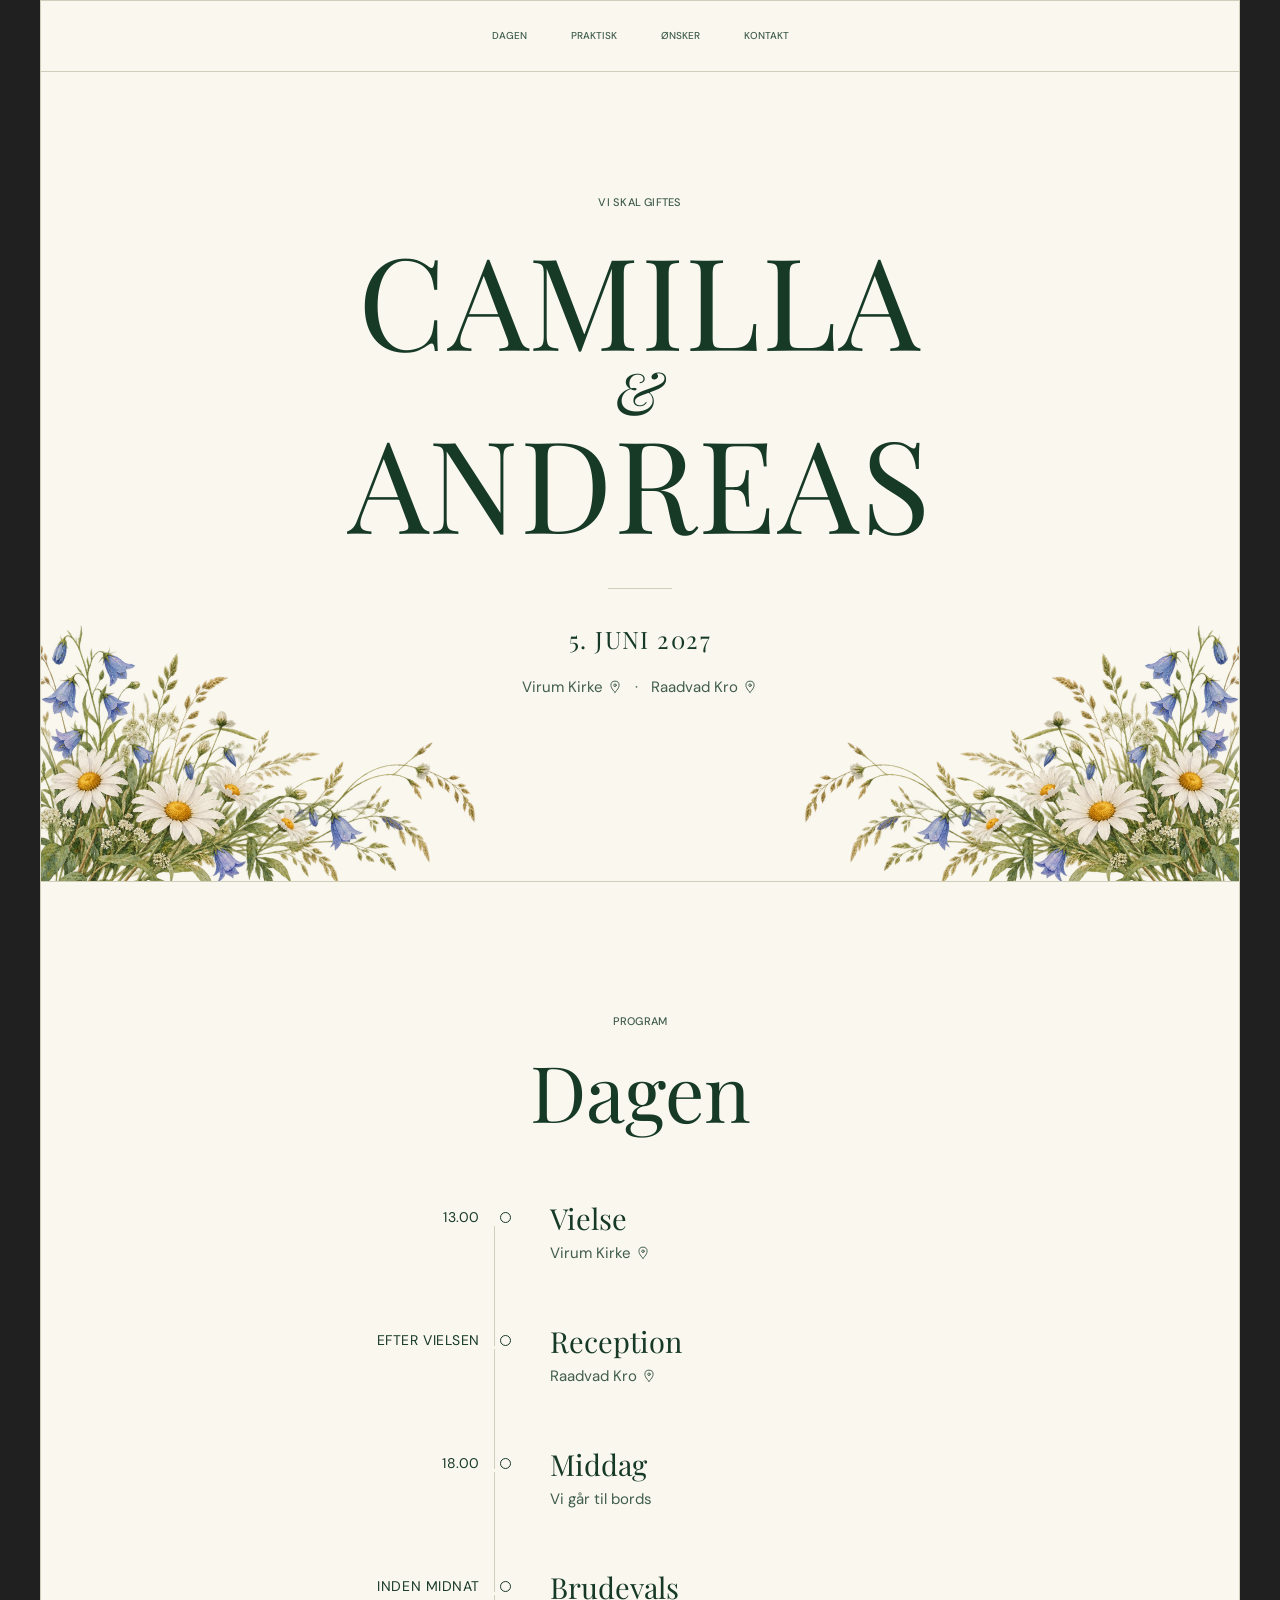
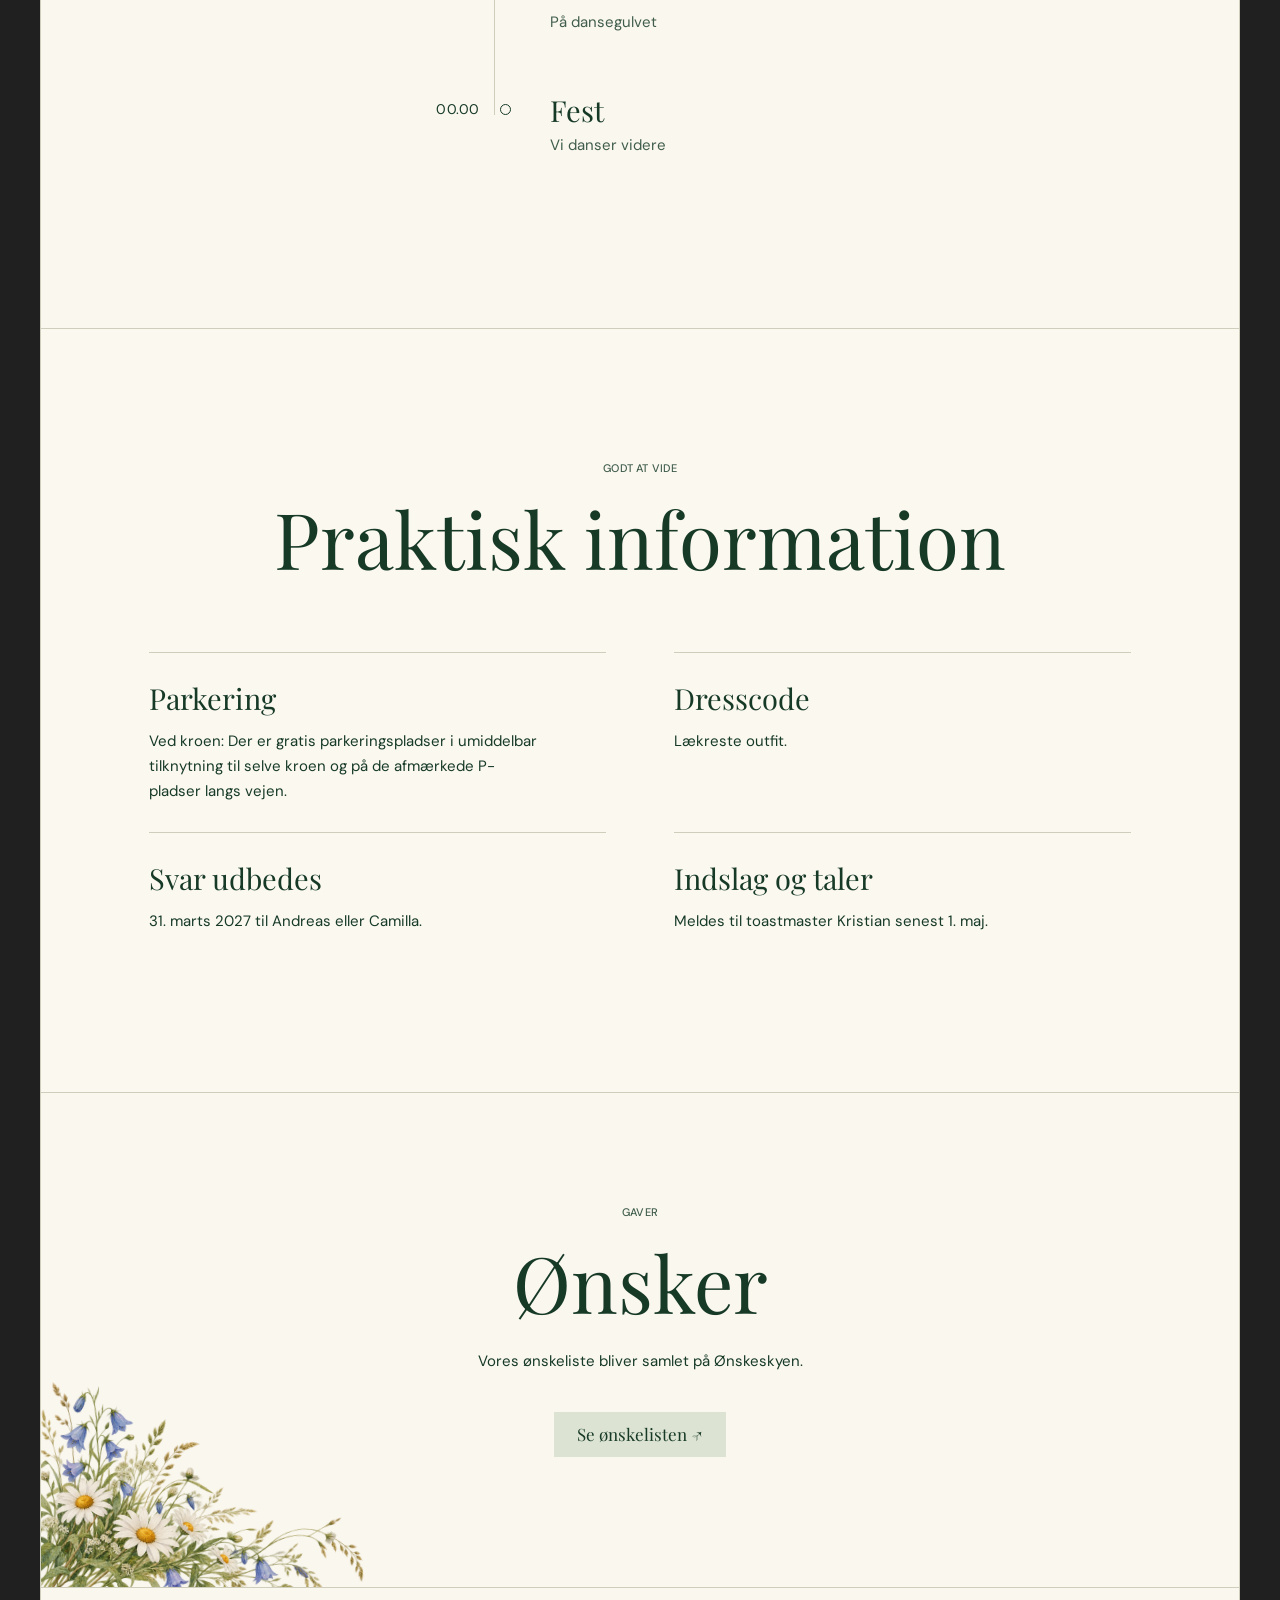
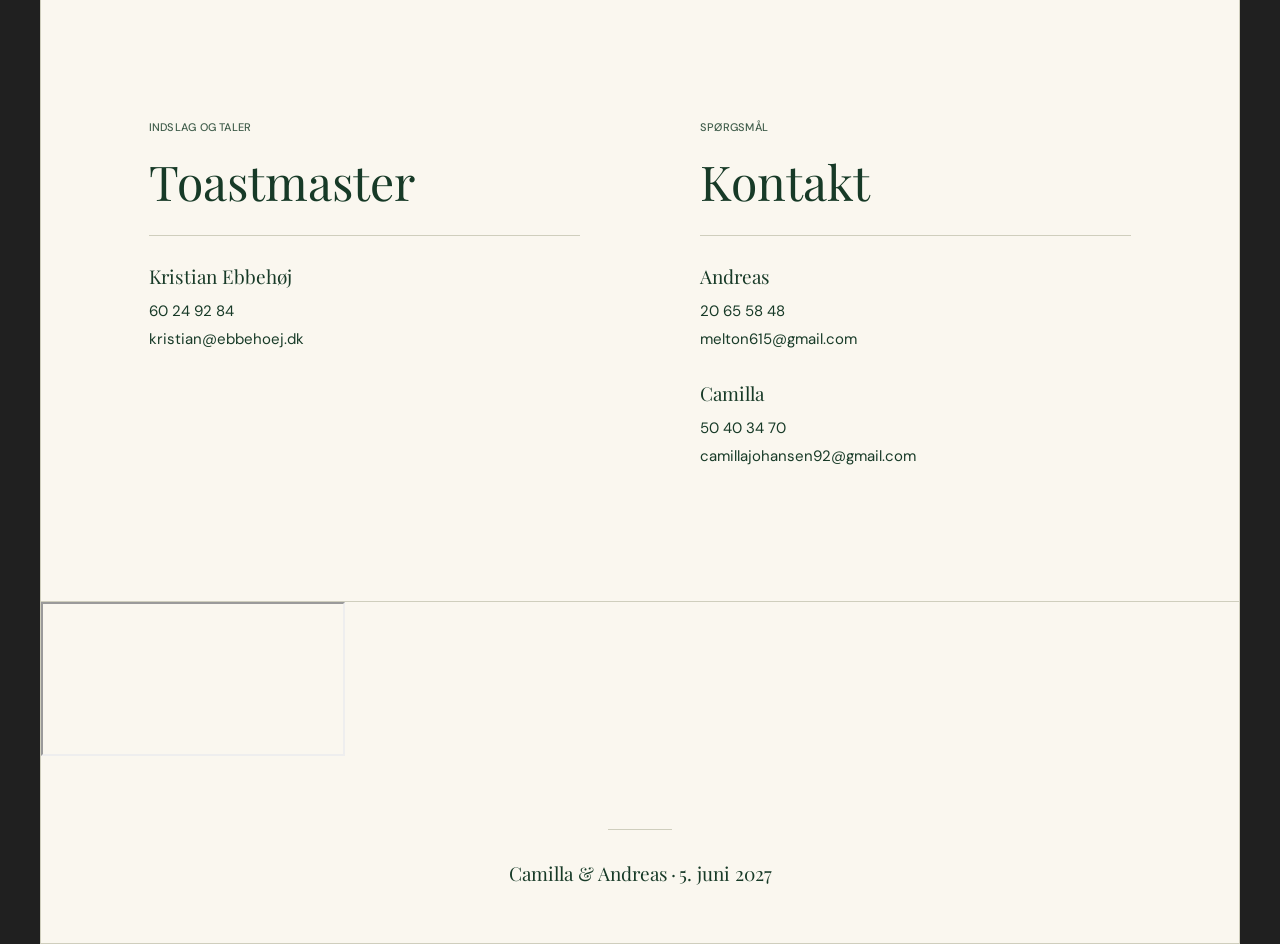
==== commit 929d7a4e: "Add YouTube video at the bottom of the site" ====
--- a/index.html
+++ b/index.html
@@ -20,6 +20,9 @@
     <section class="section practical-section" id="praktisk"><p class="label">Godt at vide</p><h2>Praktisk information</h2><div class="practical-grid" id="practical-grid"></div></section>
     <section class="section wishes-section" id="onsker"><p class="label">Gaver</p><h2>Ønsker</h2><p>Vores ønskeliste bliver samlet på Ønskeskyen.</p><a class="wish-button" id="wishes-link" target="_blank" rel="noreferrer">Se ønskelisten ↗</a><img class="floral floral-wishes" src="meadow-flowers.png" alt=""></section>
     <section class="section contact-section" id="kontakt"><div><p class="label">Indslag og taler</p><h2>Toastmaster</h2><div class="contact-list" id="toastmaster"></div></div><div><p class="label">Spørgsmål</p><h2>Kontakt</h2><div class="contact-list" id="contacts"></div></div></section>
+    <section class="video-section" aria-label="Video">
+      <div class="video-frame"><iframe src="https://www.youtube.com/embed/B5HRYsRECOU" title="Jeg glæder mig!" allow="accelerometer; autoplay; clipboard-write; encrypted-media; gyroscope; picture-in-picture; web-share" referrerpolicy="strict-origin-when-cross-origin" allowfullscreen></iframe></div>
+    </section>
   </main>
   <footer><span class="rule"></span><p><span id="footer-couple"></span><b>·</b><span id="footer-date"></span></p></footer>
   <script src="content.js"></script><script src="main.js"></script>
--- a/style.css
+++ b/style.css
@@ -1 +1 @@
-:root{--ink:#173a27;--cream:#faf7ef;--line:#cfcebd;--muted:#405d4b}*{box-sizing:border-box}html{scroll-behavior:smooth}body{margin:0;background:#202020;color:var(--ink);font:15px/1.65 "DM Sans",sans-serif}body>*{background:var(--cream);max-width:1200px;margin:auto;border-left:1px solid var(--line);border-right:1px solid var(--line)}a{color:inherit;text-decoration:none}a:hover{text-decoration:underline;text-underline-offset:4px}h1,h2,h3,p{margin:0}h1,h2,h3{font-family:"Playfair Display",serif;font-weight:400;line-height:1.06}.site-header{height:72px;border-top:1px solid var(--line);border-bottom:1px solid var(--line);display:grid;place-items:center}nav{display:flex;gap:44px;text-transform:uppercase;font-size:10px;font-weight:500}nav a{color:var(--muted)}.hero{min-height:810px;position:relative;display:grid;place-items:center;overflow:hidden;border-bottom:1px solid var(--line)}.hero-content{position:relative;z-index:1;text-align:center;margin-top:-60px}.label{text-transform:uppercase;font-size:11px;letter-spacing:.02em;font-weight:500;color:var(--muted);margin-bottom:20px}.hero h1{display:grid;font-size:clamp(64px,10vw,132px);letter-spacing:.015em}.hero h1 em{font-size:.46em;line-height:.8;font-style:italic;font-weight:400}.rule{display:block;width:64px;height:1px;background:var(--line);margin:38px auto}.date{font:400 24px/1 "Playfair Display",serif;letter-spacing:.06em}.venues{display:flex;align-items:center;justify-content:center;gap:10px;margin-top:24px;color:var(--muted)}.venues b,footer b{font-weight:400;margin:0 3px}.map-icon{width:14px;height:14px;fill:none;stroke:currentColor;stroke-width:1.65;stroke-linecap:round;stroke-linejoin:round;flex:none}.venues a,.map-link{display:inline-flex;align-items:center;gap:5px}.venues a:hover,.map-link:hover{color:#0f4b79;text-decoration:none}.floral{position:absolute;pointer-events:none;mix-blend-mode:multiply;z-index:0}.floral-left{width:470px;left:-35px;bottom:-24px;transform:rotate(-6deg)}.floral-right{width:470px;right:-35px;bottom:-24px;transform:scaleX(-1) rotate(-6deg)}.section{min-height:610px;padding:130px 9%;border-bottom:1px solid var(--line)}.section>.label,.section>h2{text-align:center}.section h2{font-size:clamp(48px,6.7vw,78px)}.timeline-section{padding-bottom:110px;background:var(--cream)}.timeline{max-width:610px;margin:70px auto 0}.timeline-item{display:grid;grid-template-columns:145px 30px 1fr;gap:20px;min-height:123px;position:relative}.timeline-item:not(:last-child):after{content:"";position:absolute;width:1px;background:var(--line);left:159px;top:23px;bottom:-20px}.timeline-item time{text-align:right;padding-top:3px;font-size:14px;text-transform:uppercase;letter-spacing:.04em}.dot{width:11px;height:11px;border:1px solid var(--ink);border-radius:50%;background:var(--cream);margin-top:9px;z-index:1}.timeline-item h3,.practical-grid h3,.contact-list h3{font-size:29px}.timeline-item p{margin-top:7px;color:var(--muted)}.practical-section{background:#fbf8f0}.practical-grid{display:grid;grid-template-columns:1fr 1fr;gap:0 68px;margin-top:72px}.practical-grid article{padding:30px 0 28px;border-top:1px solid var(--line)}.practical-grid p{margin-top:16px;max-width:390px}.wishes-section{position:relative;overflow:hidden;min-height:480px;text-align:center;padding-top:110px}.wishes-section>p:not(.label){margin:25px auto 0}.button{display:inline-block;margin-top:38px;padding:14px 26px;background:#214a2d;color:#fff;text-decoration:none;font-size:14px;font-weight:500}.button:hover{background:#163620;text-decoration:none}.floral-wishes{width:350px;left:-16px;bottom:-28px;transform:rotate(4deg)}.contact-section{display:grid;grid-template-columns:1fr 1fr;gap:120px;min-height:510px}.contact-section .label{text-align:left}.contact-section h2{font-size:48px;border-bottom:1px solid var(--line);padding-bottom:28px}.contact-list article{margin-top:30px}.contact-list h3{font-size:19px}.contact-list p{margin-top:12px;line-height:1.85}footer{min-height:180px;text-align:center;padding:55px 20px;border-bottom:1px solid var(--line)}footer .rule{margin:10px auto 34px}footer p{font:400 19px/1 "Playfair Display",serif}@media(max-width:700px){body{background:var(--cream)}.site-header{height:60px}nav{gap:20px;font-size:9px}.hero{min-height:680px}.hero-content{margin-top:-45px}.hero h1{font-size:clamp(58px,18vw,92px)}.venues{gap:7px;font-size:13px;flex-wrap:wrap}.floral-left{width:210px;left:-25px;bottom:-12px}.floral-right{width:210px;right:-25px;bottom:-12px}.section{padding:90px 7%;min-height:auto}.timeline{margin-top:58px}.timeline-item{grid-template-columns:94px 24px 1fr;gap:12px;min-height:111px}.timeline-item:not(:last-child):after{left:105px}.timeline-item h3,.practical-grid h3{font-size:25px}.practical-grid{grid-template-columns:1fr;gap:0;margin-top:55px}.contact-section{grid-template-columns:1fr;gap:70px}.contact-section h2{font-size:43px}.contact-list h3{font-size:20px}.wishes-section{min-height:440px}.floral-wishes{width:190px;left:-15px;bottom:-12px}.date{font-size:20px}}+:root{--ink:#173a27;--cream:#faf7ef;--line:#cfcebd;--muted:#405d4b}*{box-sizing:border-box}html{scroll-behavior:smooth}body{margin:0;background:#202020;color:var(--ink);font:15px/1.65 "DM Sans",sans-serif}body>*{background:var(--cream);max-width:1200px;margin:auto;border-left:1px solid var(--line);border-right:1px solid var(--line)}a{color:inherit;text-decoration:none}a:hover{text-decoration:underline;text-underline-offset:4px}h1,h2,h3,p{margin:0}h1,h2,h3{font-family:"Playfair Display",serif;font-weight:400;line-height:1.06}.site-header{height:72px;border-top:1px solid var(--line);border-bottom:1px solid var(--line);display:grid;place-items:center}nav{display:flex;gap:44px;text-transform:uppercase;font-size:10px;font-weight:500}nav a{color:var(--muted)}.hero{min-height:810px;position:relative;display:grid;place-items:center;overflow:hidden;border-bottom:1px solid var(--line)}.hero-content{position:relative;z-index:1;text-align:center;margin-top:-60px}.label{text-transform:uppercase;font-size:11px;letter-spacing:.02em;font-weight:500;color:var(--muted);margin-bottom:20px}.hero h1{display:grid;font-size:clamp(64px,10vw,132px);letter-spacing:.015em}.hero h1 em{font-size:.46em;line-height:.8;font-style:italic;font-weight:400}.rule{display:block;width:64px;height:1px;background:var(--line);margin:38px auto}.date{font:400 24px/1 "Playfair Display",serif;letter-spacing:.06em}.venues{display:flex;align-items:center;justify-content:center;gap:10px;margin-top:24px;color:var(--muted)}.venues b,footer b{font-weight:400;margin:0 3px}.map-icon{width:14px;height:14px;fill:none;stroke:currentColor;stroke-width:1.65;stroke-linecap:round;stroke-linejoin:round;flex:none}.venues a,.map-link{display:inline-flex;align-items:center;gap:5px}.venues a:hover,.map-link:hover{color:#0f4b79;text-decoration:none}.floral{position:absolute;pointer-events:none;mix-blend-mode:multiply;z-index:0}.floral-left{width:470px;left:-35px;bottom:-24px;transform:rotate(-6deg)}.floral-right{width:470px;right:-35px;bottom:-24px;transform:scaleX(-1) rotate(-6deg)}.section{min-height:610px;padding:130px 9%;border-bottom:1px solid var(--line)}.section>.label,.section>h2{text-align:center}.section h2{font-size:clamp(48px,6.7vw,78px)}.timeline-section{padding-bottom:110px;background:var(--cream)}.timeline{max-width:610px;margin:70px auto 0}.timeline-item{display:grid;grid-template-columns:145px 30px 1fr;gap:20px;min-height:123px;position:relative}.timeline-item:not(:last-child):after{content:"";position:absolute;width:1px;background:var(--line);left:159px;top:23px;bottom:-20px}.timeline-item time{text-align:right;padding-top:3px;font-size:14px;text-transform:uppercase;letter-spacing:.04em}.dot{width:11px;height:11px;border:1px solid var(--ink);border-radius:50%;background:var(--cream);margin-top:9px;z-index:1}.timeline-item h3,.practical-grid h3,.contact-list h3{font-size:29px}.timeline-item p{margin-top:7px;color:var(--muted)}.practical-section{background:#fbf8f0}.practical-grid{display:grid;grid-template-columns:1fr 1fr;gap:0 68px;margin-top:72px}.practical-grid article{padding:30px 0 28px;border-top:1px solid var(--line)}.practical-grid p{margin-top:16px;max-width:390px}.wishes-section{position:relative;overflow:hidden;min-height:480px;text-align:center;padding-top:110px}.wishes-section>p:not(.label){margin:25px auto 0}.wish-button{display:inline-block;margin-top:38px;padding:14px 23px;background:#dce3d2;color:var(--ink);font:400 17px/1 "Playfair Display",serif;text-decoration:none}.wish-button:hover{background:#cdd9c5;text-decoration:none}.floral-wishes{width:350px;left:-16px;bottom:-28px;transform:rotate(4deg)}.contact-section{display:grid;grid-template-columns:1fr 1fr;gap:120px;min-height:510px}.contact-section .label{text-align:left}.contact-section h2{font-size:48px;border-bottom:1px solid var(--line);padding-bottom:28px}.contact-list article{margin-top:30px}.contact-list h3{font-size:19px}.contact-list p{margin-top:12px;line-height:1.85}footer{min-height:180px;text-align:center;padding:55px 20px;border-bottom:1px solid var(--line)}footer .rule{margin:10px auto 34px}footer p{font:400 19px/1 "Playfair Display",serif}@media(max-width:700px){body{background:var(--cream)}.site-header{height:60px}nav{gap:20px;font-size:9px}.hero{min-height:680px}.hero-content{margin-top:-45px}.hero h1{font-size:clamp(58px,18vw,92px)}.venues{gap:7px;font-size:13px;flex-wrap:wrap}.floral-left{width:210px;left:-25px;bottom:-12px}.floral-right{width:210px;right:-25px;bottom:-12px}.section{padding:90px 7%;min-height:auto}.timeline{margin-top:58px}.timeline-item{grid-template-columns:94px 24px 1fr;gap:12px;min-height:111px}.timeline-item:not(:last-child):after{left:105px}.timeline-item h3,.practical-grid h3{font-size:25px}.practical-grid{grid-template-columns:1fr;gap:0;margin-top:55px}.contact-section{grid-template-columns:1fr;gap:70px}.contact-section h2{font-size:43px}.contact-list h3{font-size:20px}.wishes-section{min-height:440px}.floral-wishes{width:190px;left:-15px;bottom:-12px}.date{font-size:20px}}
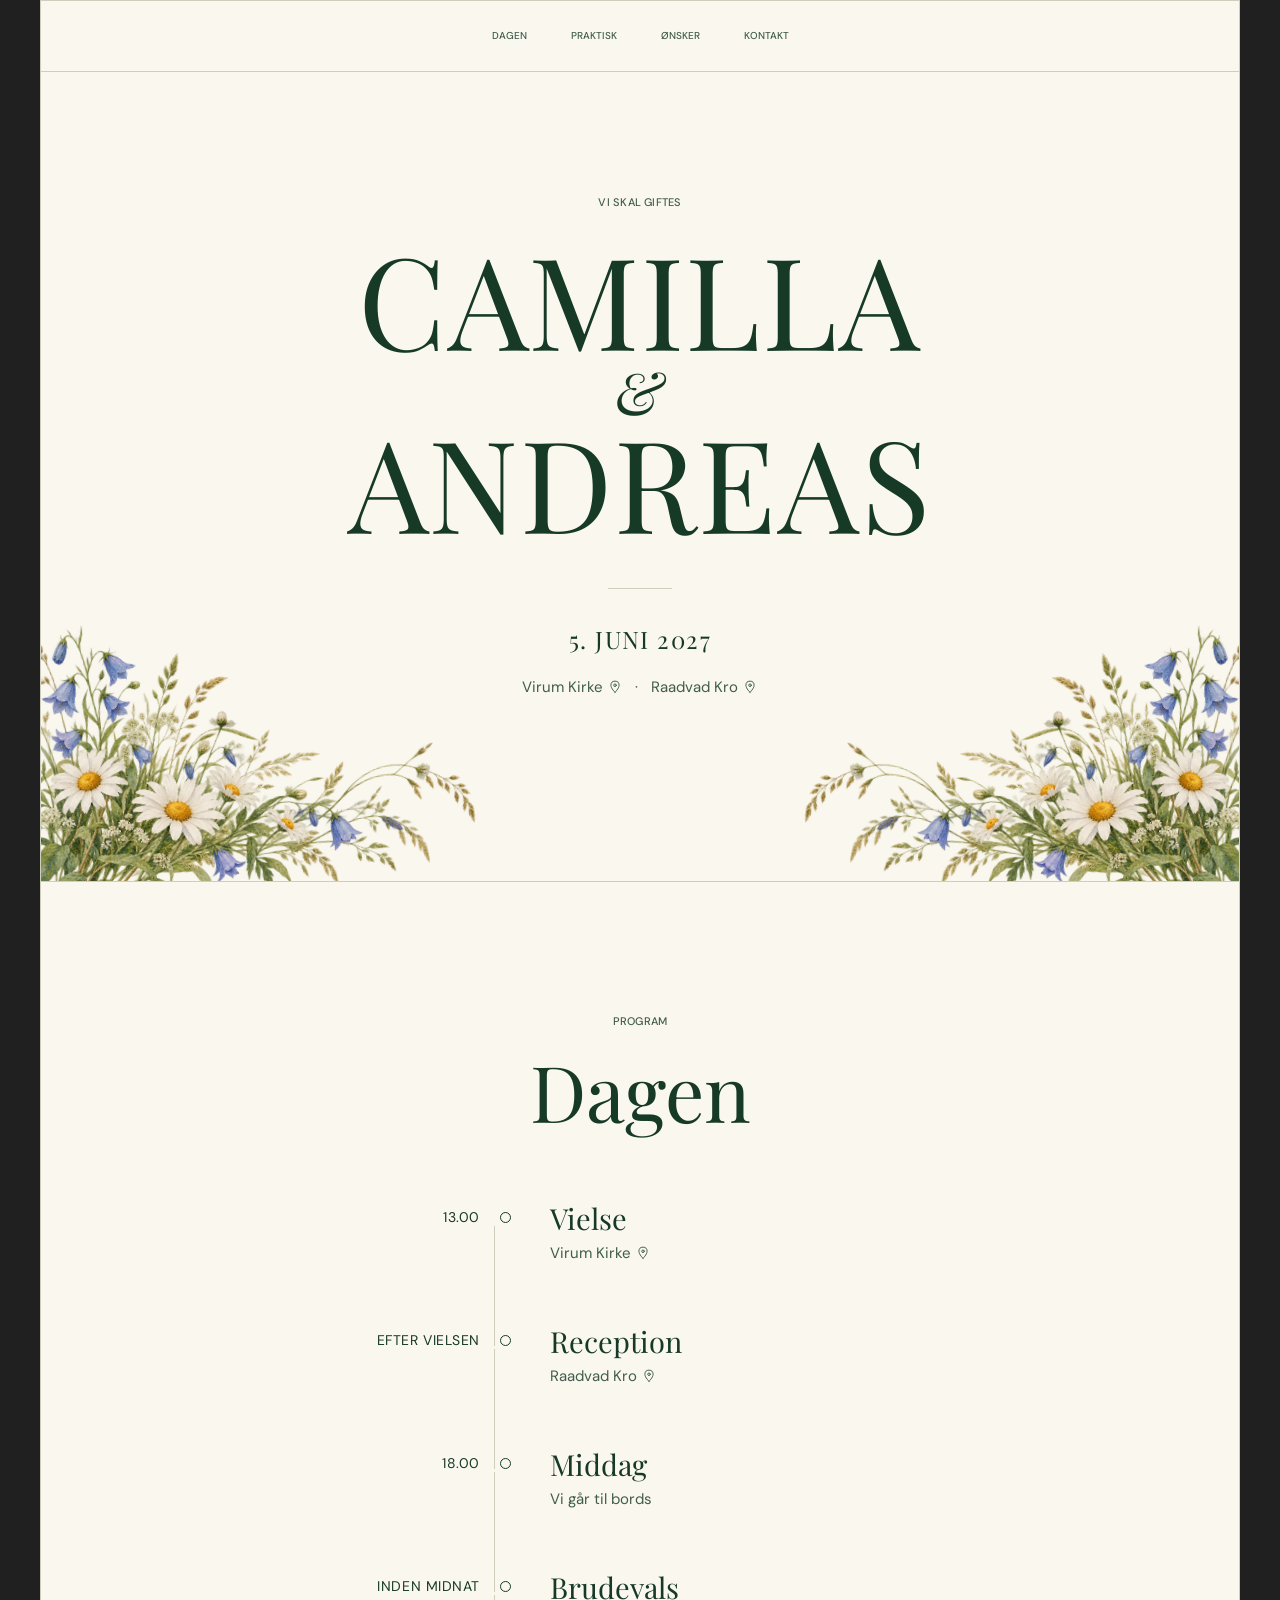
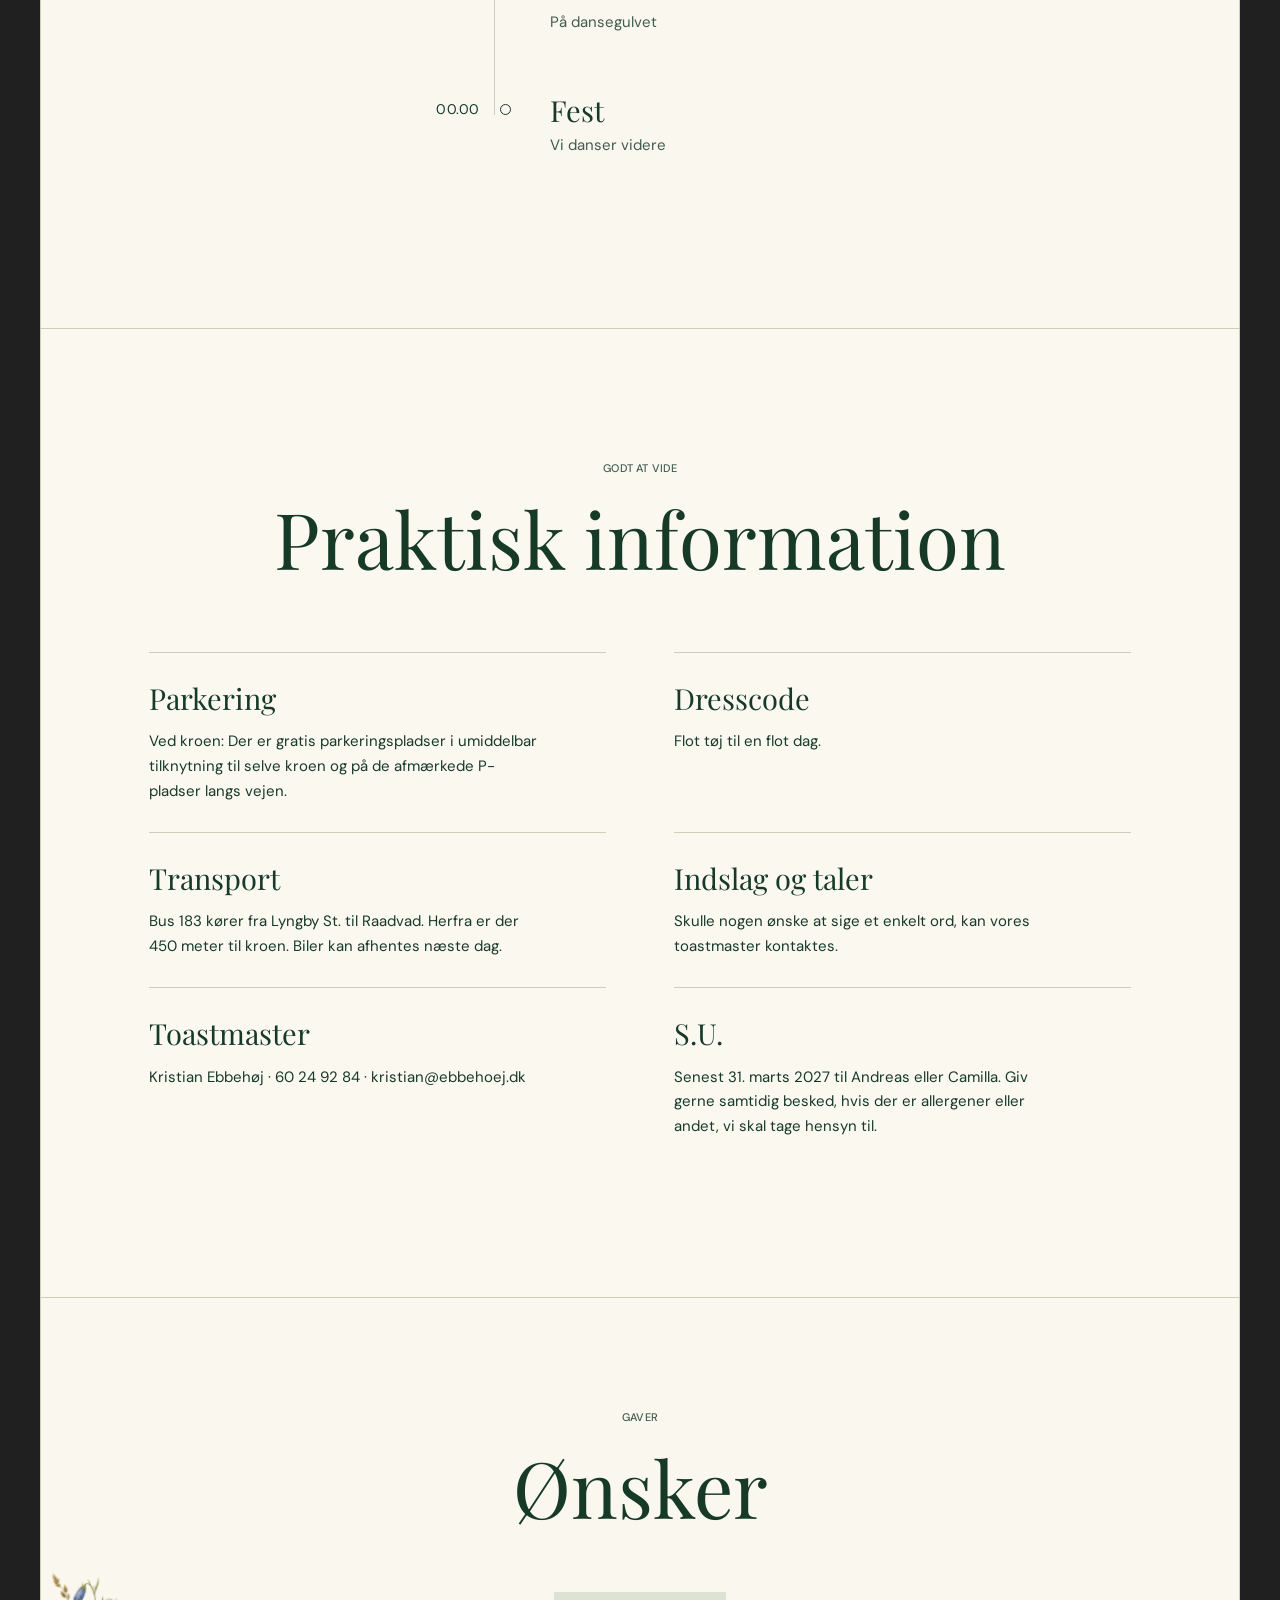
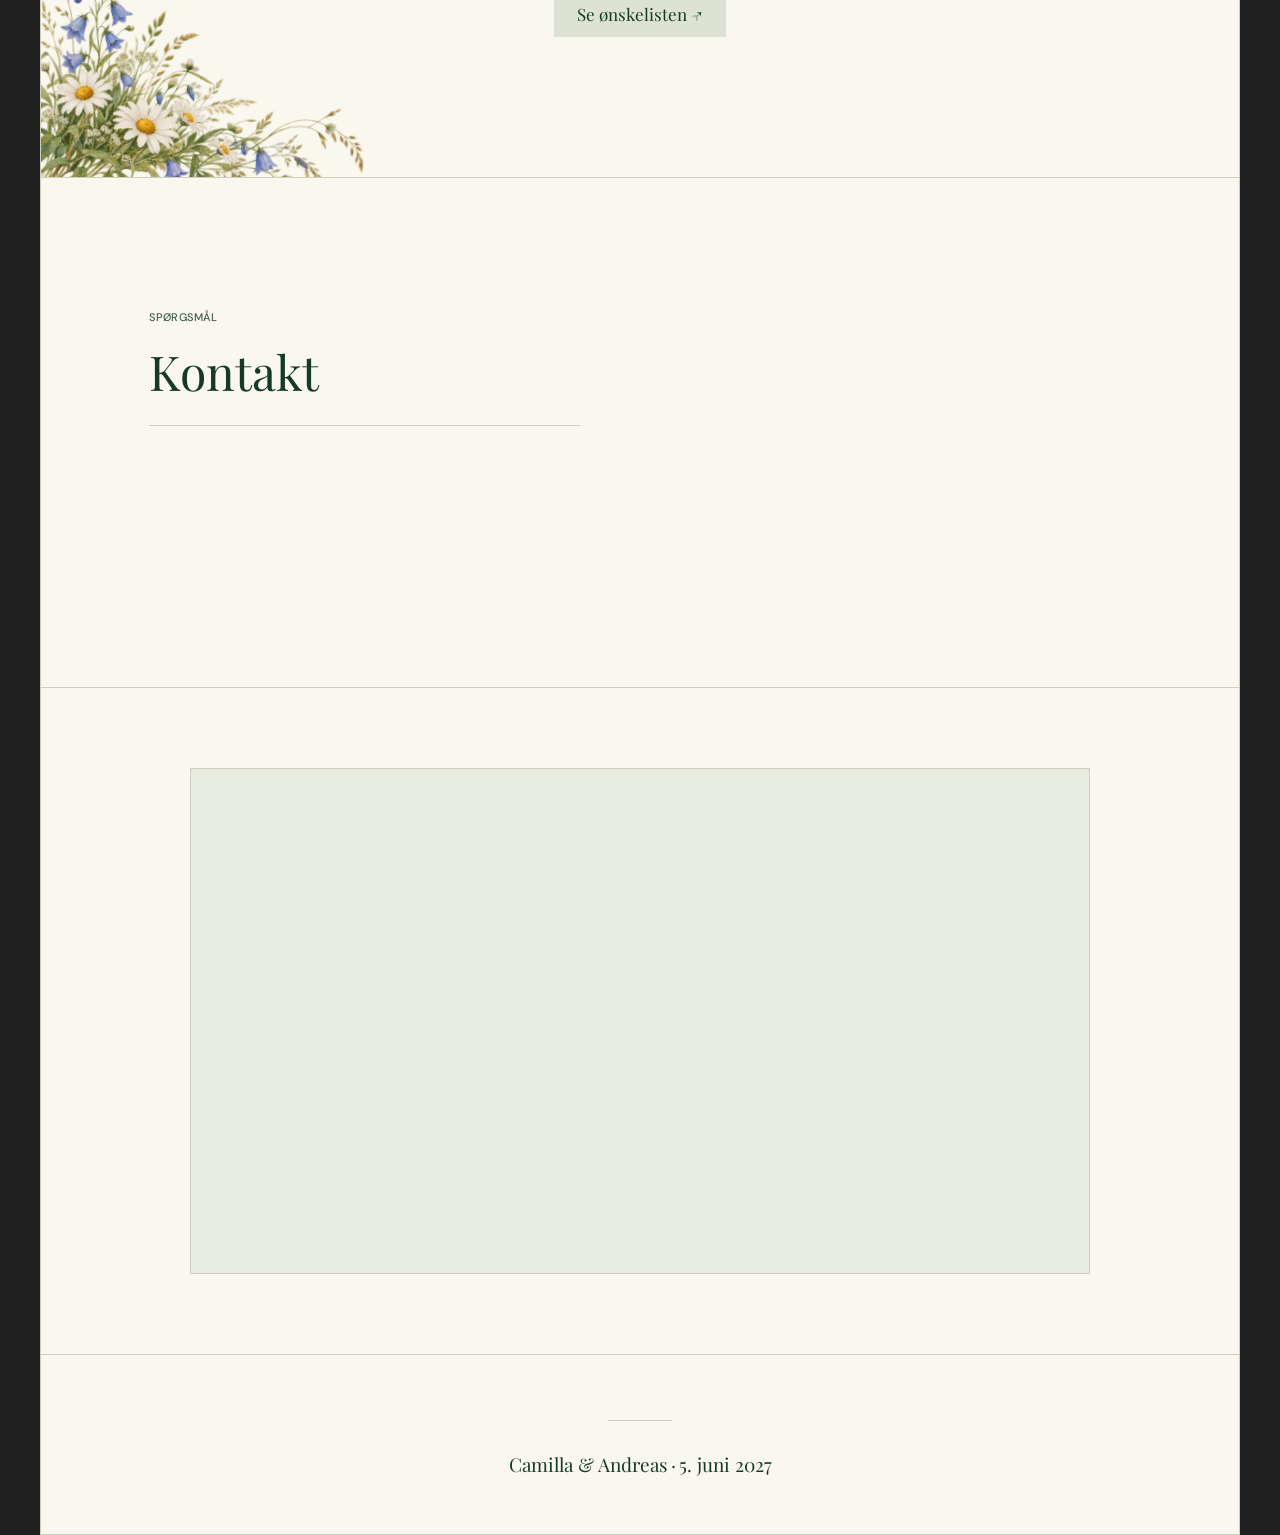
==== commit 30c64ef9: "Move toastmaster details into practical information" ====
--- a/index.html
+++ b/index.html
@@ -18,8 +18,8 @@
     </section>
     <section class="section timeline-section" id="dagen"><p class="label">Program</p><h2>Dagen</h2><div class="timeline" id="timeline"></div></section>
     <section class="section practical-section" id="praktisk"><p class="label">Godt at vide</p><h2>Praktisk information</h2><div class="practical-grid" id="practical-grid"></div></section>
-    <section class="section wishes-section" id="onsker"><p class="label">Gaver</p><h2>Ønsker</h2><p>Vores ønskeliste bliver samlet på Ønskeskyen.</p><a class="wish-button" id="wishes-link" target="_blank" rel="noreferrer">Se ønskelisten ↗</a><img class="floral floral-wishes" src="meadow-flowers.png" alt=""></section>
-    <section class="section contact-section" id="kontakt"><div><p class="label">Indslag og taler</p><h2>Toastmaster</h2><div class="contact-list" id="toastmaster"></div></div><div><p class="label">Spørgsmål</p><h2>Kontakt</h2><div class="contact-list" id="contacts"></div></div></section>
+    <section class="section wishes-section" id="onsker"><p class="label">Gaver</p><h2>Ønsker</h2><p id="wish-copy"></p><a class="wish-button" id="wishes-link" target="_blank" rel="noreferrer">Se ønskelisten ↗</a><img class="floral floral-wishes" src="meadow-flowers.png" alt=""></section>
+    <section class="section contact-section" id="kontakt"><div><p class="label">Spørgsmål</p><h2>Kontakt</h2><div class="contact-list" id="contacts"></div></div></section>
     <section class="video-section" aria-label="Video">
       <div class="video-frame"><iframe src="https://www.youtube.com/embed/B5HRYsRECOU" title="Jeg glæder mig!" allow="accelerometer; autoplay; clipboard-write; encrypted-media; gyroscope; picture-in-picture; web-share" referrerpolicy="strict-origin-when-cross-origin" allowfullscreen></iframe></div>
     </section>
--- a/style.css
+++ b/style.css
@@ -1 +1 @@
-:root{--ink:#173a27;--cream:#faf7ef;--line:#cfcebd;--muted:#405d4b}*{box-sizing:border-box}html{scroll-behavior:smooth}body{margin:0;background:#202020;color:var(--ink);font:15px/1.65 "DM Sans",sans-serif}body>*{background:var(--cream);max-width:1200px;margin:auto;border-left:1px solid var(--line);border-right:1px solid var(--line)}a{color:inherit;text-decoration:none}a:hover{text-decoration:underline;text-underline-offset:4px}h1,h2,h3,p{margin:0}h1,h2,h3{font-family:"Playfair Display",serif;font-weight:400;line-height:1.06}.site-header{height:72px;border-top:1px solid var(--line);border-bottom:1px solid var(--line);display:grid;place-items:center}nav{display:flex;gap:44px;text-transform:uppercase;font-size:10px;font-weight:500}nav a{color:var(--muted)}.hero{min-height:810px;position:relative;display:grid;place-items:center;overflow:hidden;border-bottom:1px solid var(--line)}.hero-content{position:relative;z-index:1;text-align:center;margin-top:-60px}.label{text-transform:uppercase;font-size:11px;letter-spacing:.02em;font-weight:500;color:var(--muted);margin-bottom:20px}.hero h1{display:grid;font-size:clamp(64px,10vw,132px);letter-spacing:.015em}.hero h1 em{font-size:.46em;line-height:.8;font-style:italic;font-weight:400}.rule{display:block;width:64px;height:1px;background:var(--line);margin:38px auto}.date{font:400 24px/1 "Playfair Display",serif;letter-spacing:.06em}.venues{display:flex;align-items:center;justify-content:center;gap:10px;margin-top:24px;color:var(--muted)}.venues b,footer b{font-weight:400;margin:0 3px}.map-icon{width:14px;height:14px;fill:none;stroke:currentColor;stroke-width:1.65;stroke-linecap:round;stroke-linejoin:round;flex:none}.venues a,.map-link{display:inline-flex;align-items:center;gap:5px}.venues a:hover,.map-link:hover{color:#0f4b79;text-decoration:none}.floral{position:absolute;pointer-events:none;mix-blend-mode:multiply;z-index:0}.floral-left{width:470px;left:-35px;bottom:-24px;transform:rotate(-6deg)}.floral-right{width:470px;right:-35px;bottom:-24px;transform:scaleX(-1) rotate(-6deg)}.section{min-height:610px;padding:130px 9%;border-bottom:1px solid var(--line)}.section>.label,.section>h2{text-align:center}.section h2{font-size:clamp(48px,6.7vw,78px)}.timeline-section{padding-bottom:110px;background:var(--cream)}.timeline{max-width:610px;margin:70px auto 0}.timeline-item{display:grid;grid-template-columns:145px 30px 1fr;gap:20px;min-height:123px;position:relative}.timeline-item:not(:last-child):after{content:"";position:absolute;width:1px;background:var(--line);left:159px;top:23px;bottom:-20px}.timeline-item time{text-align:right;padding-top:3px;font-size:14px;text-transform:uppercase;letter-spacing:.04em}.dot{width:11px;height:11px;border:1px solid var(--ink);border-radius:50%;background:var(--cream);margin-top:9px;z-index:1}.timeline-item h3,.practical-grid h3,.contact-list h3{font-size:29px}.timeline-item p{margin-top:7px;color:var(--muted)}.practical-section{background:#fbf8f0}.practical-grid{display:grid;grid-template-columns:1fr 1fr;gap:0 68px;margin-top:72px}.practical-grid article{padding:30px 0 28px;border-top:1px solid var(--line)}.practical-grid p{margin-top:16px;max-width:390px}.wishes-section{position:relative;overflow:hidden;min-height:480px;text-align:center;padding-top:110px}.wishes-section>p:not(.label){margin:25px auto 0}.wish-button{display:inline-block;margin-top:38px;padding:14px 23px;background:#dce3d2;color:var(--ink);font:400 17px/1 "Playfair Display",serif;text-decoration:none}.wish-button:hover{background:#cdd9c5;text-decoration:none}.floral-wishes{width:350px;left:-16px;bottom:-28px;transform:rotate(4deg)}.contact-section{display:grid;grid-template-columns:1fr 1fr;gap:120px;min-height:510px}.contact-section .label{text-align:left}.contact-section h2{font-size:48px;border-bottom:1px solid var(--line);padding-bottom:28px}.contact-list article{margin-top:30px}.contact-list h3{font-size:19px}.contact-list p{margin-top:12px;line-height:1.85}footer{min-height:180px;text-align:center;padding:55px 20px;border-bottom:1px solid var(--line)}footer .rule{margin:10px auto 34px}footer p{font:400 19px/1 "Playfair Display",serif}@media(max-width:700px){body{background:var(--cream)}.site-header{height:60px}nav{gap:20px;font-size:9px}.hero{min-height:680px}.hero-content{margin-top:-45px}.hero h1{font-size:clamp(58px,18vw,92px)}.venues{gap:7px;font-size:13px;flex-wrap:wrap}.floral-left{width:210px;left:-25px;bottom:-12px}.floral-right{width:210px;right:-25px;bottom:-12px}.section{padding:90px 7%;min-height:auto}.timeline{margin-top:58px}.timeline-item{grid-template-columns:94px 24px 1fr;gap:12px;min-height:111px}.timeline-item:not(:last-child):after{left:105px}.timeline-item h3,.practical-grid h3{font-size:25px}.practical-grid{grid-template-columns:1fr;gap:0;margin-top:55px}.contact-section{grid-template-columns:1fr;gap:70px}.contact-section h2{font-size:43px}.contact-list h3{font-size:20px}.wishes-section{min-height:440px}.floral-wishes{width:190px;left:-15px;bottom:-12px}.date{font-size:20px}}+:root{--ink:#173a27;--cream:#faf7ef;--line:#cfcebd;--muted:#405d4b}*{box-sizing:border-box}html{scroll-behavior:smooth}body{margin:0;background:#202020;color:var(--ink);font:15px/1.65 "DM Sans",sans-serif}body>*{background:var(--cream);max-width:1200px;margin:auto;border-left:1px solid var(--line);border-right:1px solid var(--line)}a{color:inherit;text-decoration:none}a:hover{text-decoration:underline;text-underline-offset:4px}h1,h2,h3,p{margin:0}h1,h2,h3{font-family:"Playfair Display",serif;font-weight:400;line-height:1.06}.site-header{height:72px;border-top:1px solid var(--line);border-bottom:1px solid var(--line);display:grid;place-items:center}nav{display:flex;gap:44px;text-transform:uppercase;font-size:10px;font-weight:500}nav a{color:var(--muted)}.hero{min-height:810px;position:relative;display:grid;place-items:center;overflow:hidden;border-bottom:1px solid var(--line)}.hero-content{position:relative;z-index:1;text-align:center;margin-top:-60px}.label{text-transform:uppercase;font-size:11px;letter-spacing:.02em;font-weight:500;color:var(--muted);margin-bottom:20px}.hero h1{display:grid;font-size:clamp(64px,10vw,132px);letter-spacing:.015em}.hero h1 em{font-size:.46em;line-height:.8;font-style:italic;font-weight:400}.rule{display:block;width:64px;height:1px;background:var(--line);margin:38px auto}.date{font:400 24px/1 "Playfair Display",serif;letter-spacing:.06em}.venues{display:flex;align-items:center;justify-content:center;gap:10px;margin-top:24px;color:var(--muted)}.venues b,footer b{font-weight:400;margin:0 3px}.map-icon{width:14px;height:14px;fill:none;stroke:currentColor;stroke-width:1.65;stroke-linecap:round;stroke-linejoin:round;flex:none}.venues a,.map-link{display:inline-flex;align-items:center;gap:5px}.venues a:hover,.map-link:hover{color:#0f4b79;text-decoration:none}.floral{position:absolute;pointer-events:none;mix-blend-mode:multiply;z-index:0}.floral-left{width:470px;left:-35px;bottom:-24px;transform:rotate(-6deg)}.floral-right{width:470px;right:-35px;bottom:-24px;transform:scaleX(-1) rotate(-6deg)}.section{min-height:610px;padding:130px 9%;border-bottom:1px solid var(--line)}.section>.label,.section>h2{text-align:center}.section h2{font-size:clamp(48px,6.7vw,78px)}.timeline-section{padding-bottom:110px;background:var(--cream)}.timeline{max-width:610px;margin:70px auto 0}.timeline-item{display:grid;grid-template-columns:145px 30px 1fr;gap:20px;min-height:123px;position:relative}.timeline-item:not(:last-child):after{content:"";position:absolute;width:1px;background:var(--line);left:159px;top:23px;bottom:-20px}.timeline-item time{text-align:right;padding-top:3px;font-size:14px;text-transform:uppercase;letter-spacing:.04em}.dot{width:11px;height:11px;border:1px solid var(--ink);border-radius:50%;background:var(--cream);margin-top:9px;z-index:1}.timeline-item h3,.practical-grid h3,.contact-list h3{font-size:29px}.timeline-item p{margin-top:7px;color:var(--muted)}.practical-section{background:#fbf8f0}.practical-grid{display:grid;grid-template-columns:1fr 1fr;gap:0 68px;margin-top:72px}.practical-grid article{padding:30px 0 28px;border-top:1px solid var(--line)}.practical-grid p{margin-top:16px;max-width:390px}.wishes-section{position:relative;overflow:hidden;min-height:480px;text-align:center;padding-top:110px}.wishes-section>p:not(.label){margin:25px auto 0}.wish-button{display:inline-block;margin-top:38px;padding:14px 23px;background:#dce3d2;color:var(--ink);font:400 17px/1 "Playfair Display",serif;text-decoration:none}.wish-button:hover{background:#cdd9c5;text-decoration:none}.floral-wishes{width:350px;left:-16px;bottom:-28px;transform:rotate(4deg)}.video-section{padding:80px 9%;border-bottom:1px solid var(--line)}.video-frame{max-width:900px;margin:auto;aspect-ratio:16/9;border:1px solid var(--line);background:#e8ecdf}.video-frame iframe{display:block;width:100%;height:100%;border:0}.contact-section{display:grid;grid-template-columns:1fr 1fr;gap:120px;min-height:510px}.contact-section .label{text-align:left}.contact-section h2{font-size:48px;border-bottom:1px solid var(--line);padding-bottom:28px}.contact-list article{margin-top:30px}.contact-list h3{font-size:19px}.contact-list p{margin-top:12px;line-height:1.85}footer{min-height:180px;text-align:center;padding:55px 20px;border-bottom:1px solid var(--line)}footer .rule{margin:10px auto 34px}footer p{font:400 19px/1 "Playfair Display",serif}@media(max-width:700px){body{background:var(--cream)}.site-header{height:60px}nav{gap:20px;font-size:9px}.hero{min-height:680px}.hero-content{margin-top:-45px}.hero h1{font-size:clamp(58px,18vw,92px)}.venues{gap:7px;font-size:13px;flex-wrap:wrap}.floral-left{width:210px;left:-25px;bottom:-12px}.floral-right{width:210px;right:-25px;bottom:-12px}.section{padding:90px 7%;min-height:auto}.video-section{padding:55px 7%}.timeline{margin-top:58px}.timeline-item{grid-template-columns:94px 24px 1fr;gap:12px;min-height:111px}.timeline-item:not(:last-child):after{left:105px}.timeline-item h3,.practical-grid h3{font-size:25px}.practical-grid{grid-template-columns:1fr;gap:0;margin-top:55px}.contact-section{grid-template-columns:1fr;gap:70px}.contact-section h2{font-size:43px}.contact-list h3{font-size:20px}.wishes-section{min-height:440px}.floral-wishes{width:190px;left:-15px;bottom:-12px}.date{font-size:20px}}
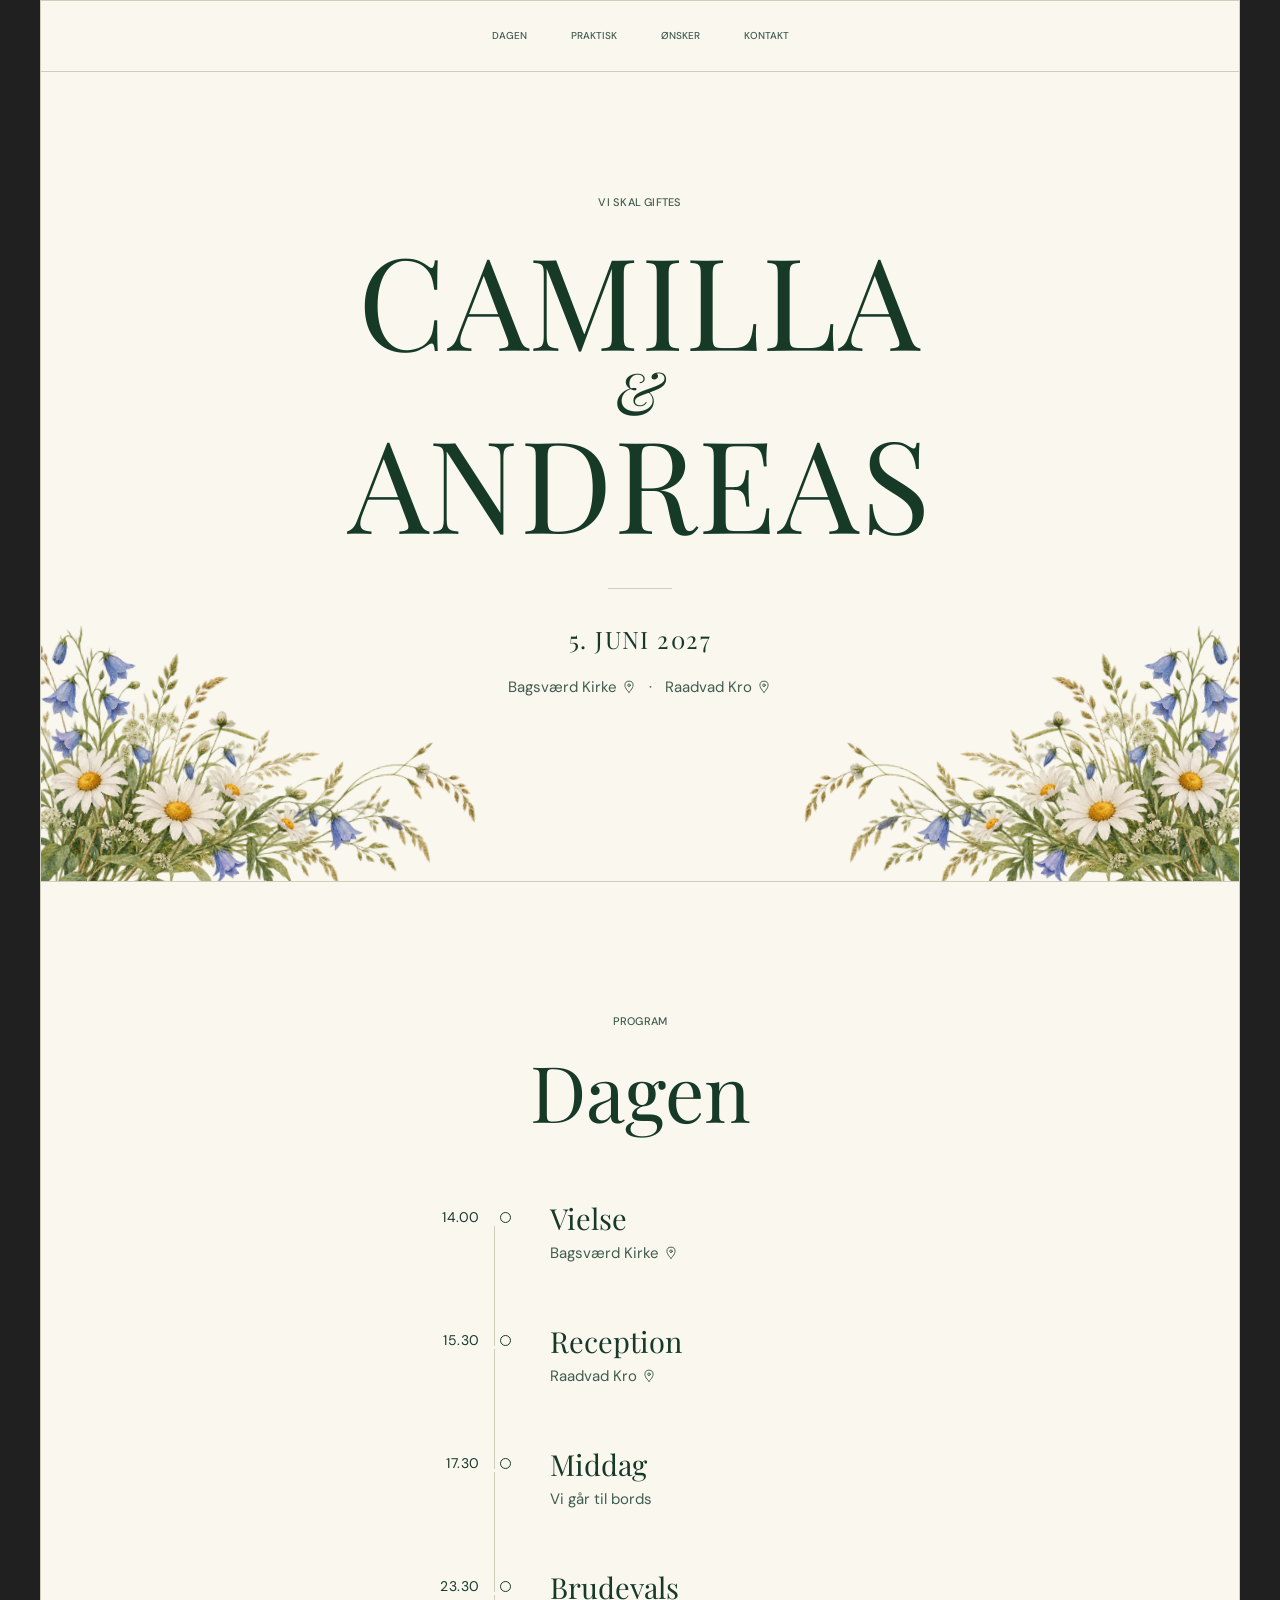
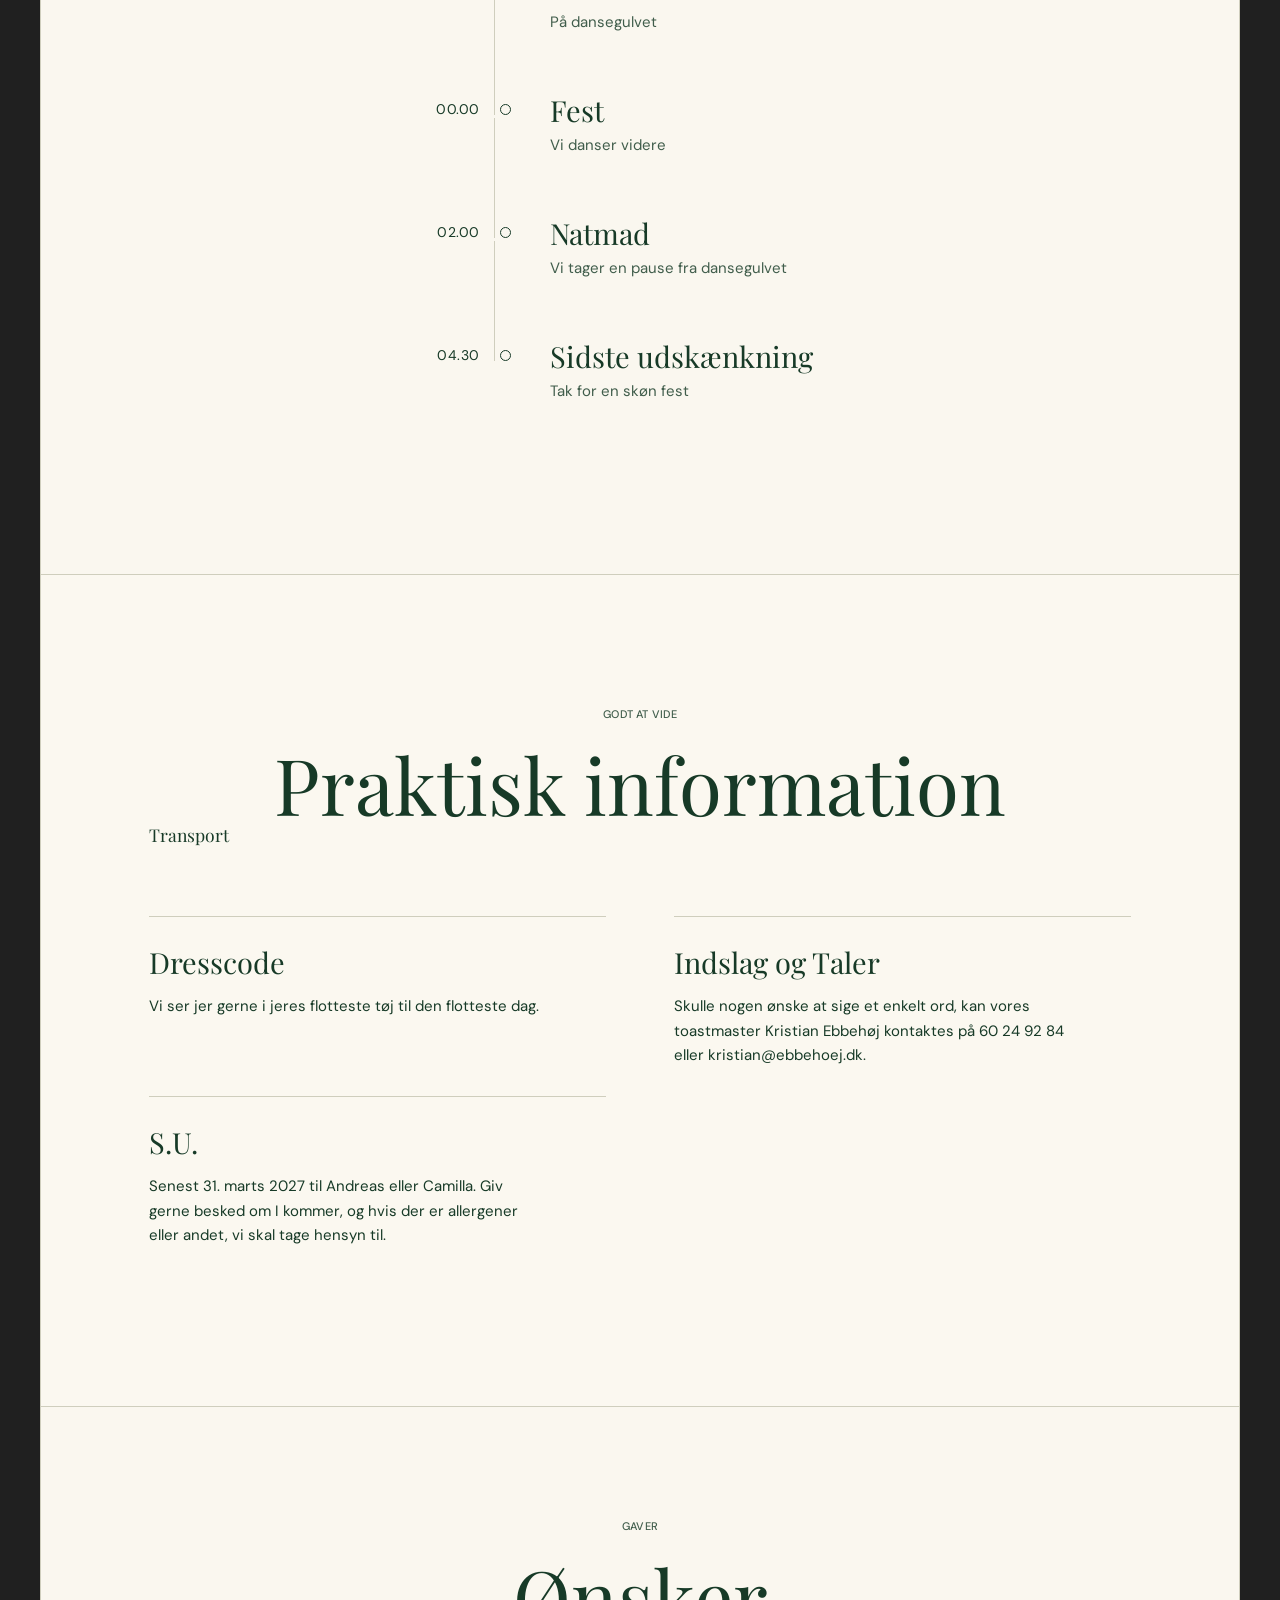
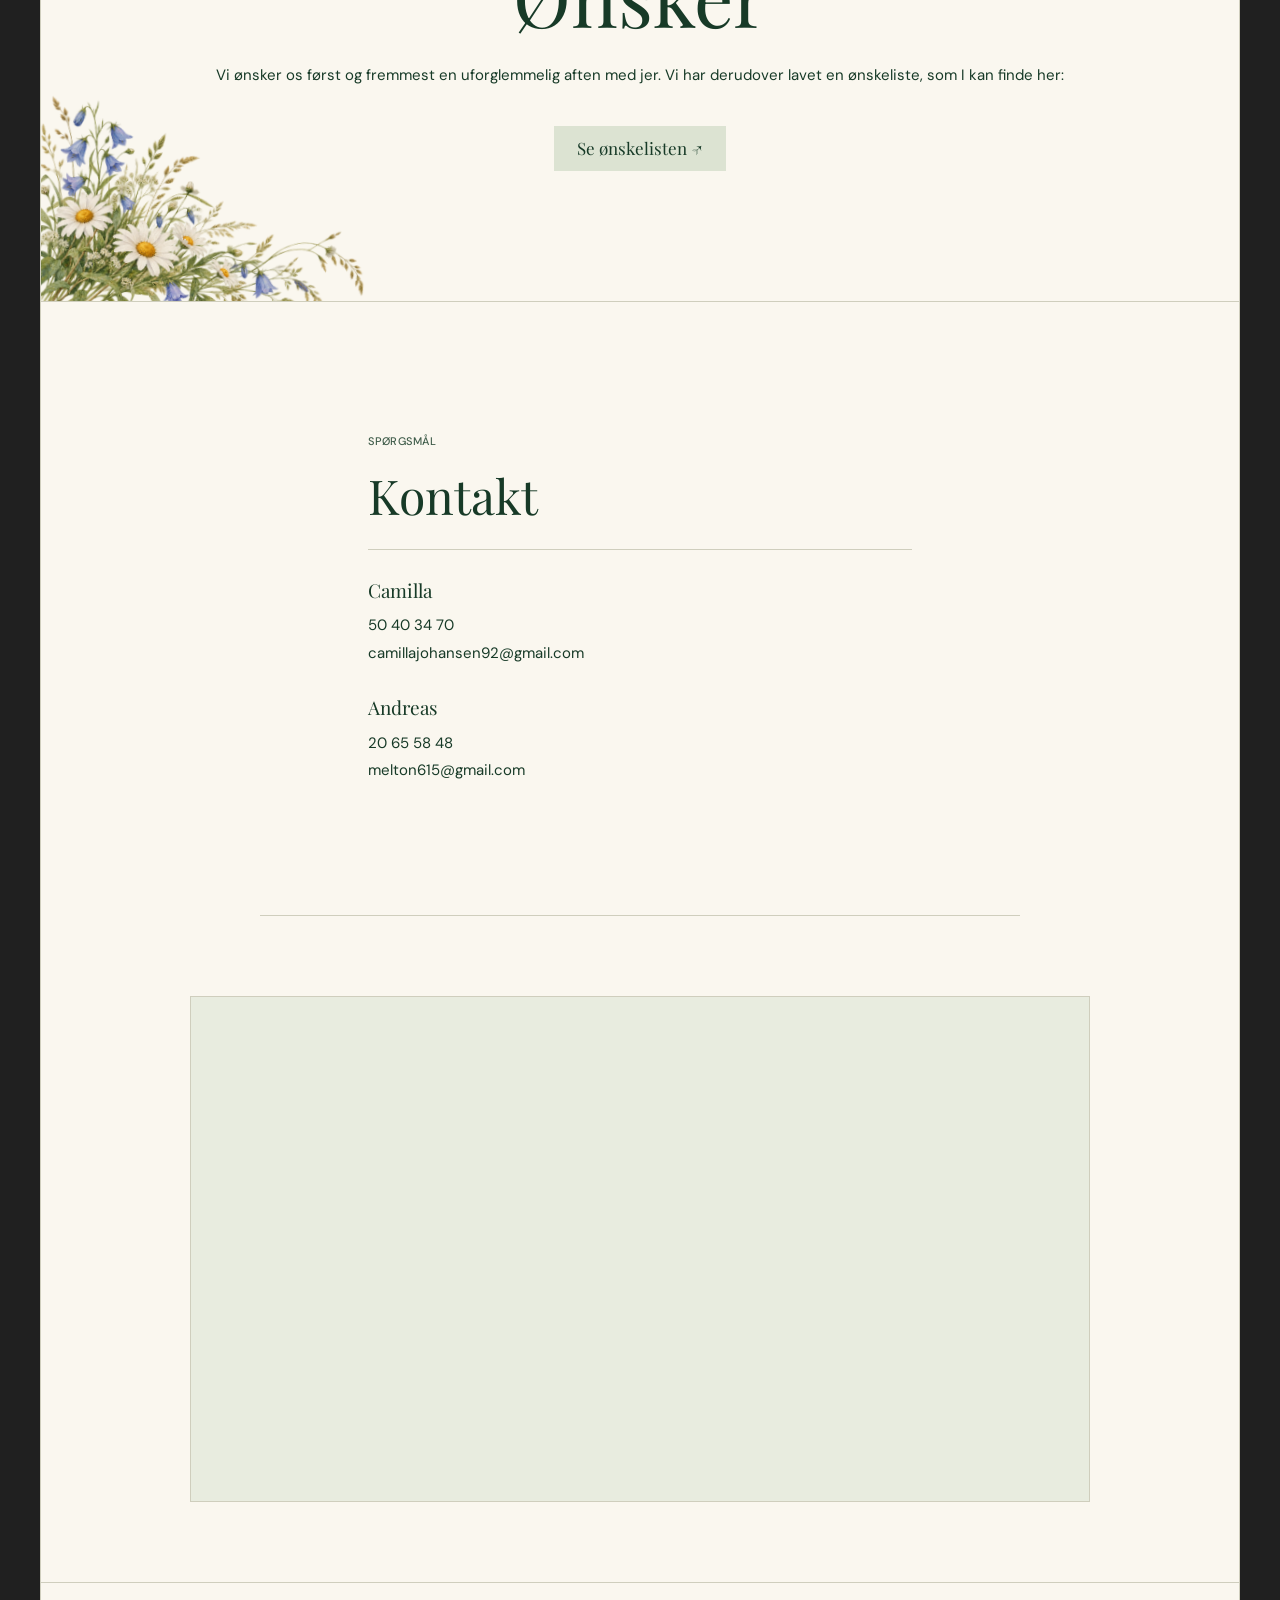
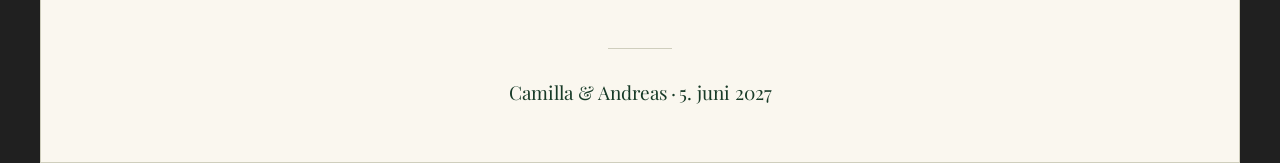
==== commit 25f1d206: "Add transport column to practical information" ====
--- a/index.html
+++ b/index.html
@@ -17,7 +17,7 @@
       <div class="hero-content"><p class="label" id="introduction"></p><h1 id="couple"><span id="first-name"></span><em>&amp;</em><span id="second-name"></span></h1><span class="rule"></span><p class="date" id="date"></p><p class="venues"><a id="ceremony-link"></a><b>·</b><a id="reception-link"></a></p></div>
     </section>
     <section class="section timeline-section" id="dagen"><p class="label">Program</p><h2>Dagen</h2><div class="timeline" id="timeline"></div></section>
-    <section class="section practical-section" id="praktisk"><p class="label">Godt at vide</p><h2>Praktisk information</h2><div class="practical-grid" id="practical-grid"></div></section>
+    <section class="section practical-section" id="praktisk"><p class="label">Godt at vide</p><h2>Praktisk information</h2><div class="practical-layout"><section class="transport-column"><h3>Transport</h3><div class="transport-list" id="transport-list"></div></section><div class="practical-grid" id="practical-grid"></div></div></section>
     <section class="section wishes-section" id="onsker"><p class="label">Gaver</p><h2>Ønsker</h2><p id="wish-copy"></p><a class="wish-button" id="wishes-link" target="_blank" rel="noreferrer">Se ønskelisten ↗</a><img class="floral floral-wishes" src="meadow-flowers.png" alt=""></section>
     <section class="section contact-section" id="kontakt"><div><p class="label">Spørgsmål</p><h2>Kontakt</h2><div class="contact-list" id="contacts"></div></div></section>
     <section class="video-section" aria-label="Video">
--- a/style.css
+++ b/style.css
@@ -1 +1 @@
-:root{--ink:#173a27;--cream:#faf7ef;--line:#cfcebd;--muted:#405d4b}*{box-sizing:border-box}html{scroll-behavior:smooth}body{margin:0;background:#202020;color:var(--ink);font:15px/1.65 "DM Sans",sans-serif}body>*{background:var(--cream);max-width:1200px;margin:auto;border-left:1px solid var(--line);border-right:1px solid var(--line)}a{color:inherit;text-decoration:none}a:hover{text-decoration:underline;text-underline-offset:4px}h1,h2,h3,p{margin:0}h1,h2,h3{font-family:"Playfair Display",serif;font-weight:400;line-height:1.06}.site-header{height:72px;border-top:1px solid var(--line);border-bottom:1px solid var(--line);display:grid;place-items:center}nav{display:flex;gap:44px;text-transform:uppercase;font-size:10px;font-weight:500}nav a{color:var(--muted)}.hero{min-height:810px;position:relative;display:grid;place-items:center;overflow:hidden;border-bottom:1px solid var(--line)}.hero-content{position:relative;z-index:1;text-align:center;margin-top:-60px}.label{text-transform:uppercase;font-size:11px;letter-spacing:.02em;font-weight:500;color:var(--muted);margin-bottom:20px}.hero h1{display:grid;font-size:clamp(64px,10vw,132px);letter-spacing:.015em}.hero h1 em{font-size:.46em;line-height:.8;font-style:italic;font-weight:400}.rule{display:block;width:64px;height:1px;background:var(--line);margin:38px auto}.date{font:400 24px/1 "Playfair Display",serif;letter-spacing:.06em}.venues{display:flex;align-items:center;justify-content:center;gap:10px;margin-top:24px;color:var(--muted)}.venues b,footer b{font-weight:400;margin:0 3px}.map-icon{width:14px;height:14px;fill:none;stroke:currentColor;stroke-width:1.65;stroke-linecap:round;stroke-linejoin:round;flex:none}.venues a,.map-link{display:inline-flex;align-items:center;gap:5px}.venues a:hover,.map-link:hover{color:#0f4b79;text-decoration:none}.floral{position:absolute;pointer-events:none;mix-blend-mode:multiply;z-index:0}.floral-left{width:470px;left:-35px;bottom:-24px;transform:rotate(-6deg)}.floral-right{width:470px;right:-35px;bottom:-24px;transform:scaleX(-1) rotate(-6deg)}.section{min-height:610px;padding:130px 9%;border-bottom:1px solid var(--line)}.section>.label,.section>h2{text-align:center}.section h2{font-size:clamp(48px,6.7vw,78px)}.timeline-section{padding-bottom:110px;background:var(--cream)}.timeline{max-width:610px;margin:70px auto 0}.timeline-item{display:grid;grid-template-columns:145px 30px 1fr;gap:20px;min-height:123px;position:relative}.timeline-item:not(:last-child):after{content:"";position:absolute;width:1px;background:var(--line);left:159px;top:23px;bottom:-20px}.timeline-item time{text-align:right;padding-top:3px;font-size:14px;text-transform:uppercase;letter-spacing:.04em}.dot{width:11px;height:11px;border:1px solid var(--ink);border-radius:50%;background:var(--cream);margin-top:9px;z-index:1}.timeline-item h3,.practical-grid h3,.contact-list h3{font-size:29px}.timeline-item p{margin-top:7px;color:var(--muted)}.practical-section{background:#fbf8f0}.practical-grid{display:grid;grid-template-columns:1fr 1fr;gap:0 68px;margin-top:72px}.practical-grid article{padding:30px 0 28px;border-top:1px solid var(--line)}.practical-grid p{margin-top:16px;max-width:390px}.wishes-section{position:relative;overflow:hidden;min-height:480px;text-align:center;padding-top:110px}.wishes-section>p:not(.label){margin:25px auto 0}.wish-button{display:inline-block;margin-top:38px;padding:14px 23px;background:#dce3d2;color:var(--ink);font:400 17px/1 "Playfair Display",serif;text-decoration:none}.wish-button:hover{background:#cdd9c5;text-decoration:none}.floral-wishes{width:350px;left:-16px;bottom:-28px;transform:rotate(4deg)}.video-section{padding:80px 9%;border-bottom:1px solid var(--line)}.video-frame{max-width:900px;margin:auto;aspect-ratio:16/9;border:1px solid var(--line);background:#e8ecdf}.video-frame iframe{display:block;width:100%;height:100%;border:0}.contact-section{display:grid;grid-template-columns:1fr 1fr;gap:120px;min-height:510px}.contact-section .label{text-align:left}.contact-section h2{font-size:48px;border-bottom:1px solid var(--line);padding-bottom:28px}.contact-list article{margin-top:30px}.contact-list h3{font-size:19px}.contact-list p{margin-top:12px;line-height:1.85}footer{min-height:180px;text-align:center;padding:55px 20px;border-bottom:1px solid var(--line)}footer .rule{margin:10px auto 34px}footer p{font:400 19px/1 "Playfair Display",serif}@media(max-width:700px){body{background:var(--cream)}.site-header{height:60px}nav{gap:20px;font-size:9px}.hero{min-height:680px}.hero-content{margin-top:-45px}.hero h1{font-size:clamp(58px,18vw,92px)}.venues{gap:7px;font-size:13px;flex-wrap:wrap}.floral-left{width:210px;left:-25px;bottom:-12px}.floral-right{width:210px;right:-25px;bottom:-12px}.section{padding:90px 7%;min-height:auto}.video-section{padding:55px 7%}.timeline{margin-top:58px}.timeline-item{grid-template-columns:94px 24px 1fr;gap:12px;min-height:111px}.timeline-item:not(:last-child):after{left:105px}.timeline-item h3,.practical-grid h3{font-size:25px}.practical-grid{grid-template-columns:1fr;gap:0;margin-top:55px}.contact-section{grid-template-columns:1fr;gap:70px}.contact-section h2{font-size:43px}.contact-list h3{font-size:20px}.wishes-section{min-height:440px}.floral-wishes{width:190px;left:-15px;bottom:-12px}.date{font-size:20px}}+:root{--ink:#173a27;--cream:#faf7ef;--line:#cfcebd;--muted:#405d4b}*{box-sizing:border-box}html{scroll-behavior:smooth}body{margin:0;background:#202020;color:var(--ink);font:15px/1.65 "DM Sans",sans-serif}body>*{background:var(--cream);max-width:1200px;margin:auto;border-left:1px solid var(--line);border-right:1px solid var(--line)}a{color:inherit;text-decoration:none}a:hover{text-decoration:underline;text-underline-offset:4px}h1,h2,h3,p{margin:0}h1,h2,h3{font-family:"Playfair Display",serif;font-weight:400;line-height:1.06}.site-header{height:72px;border-top:1px solid var(--line);border-bottom:1px solid var(--line);display:grid;place-items:center}nav{display:flex;gap:44px;text-transform:uppercase;font-size:10px;font-weight:500}nav a{color:var(--muted)}.hero{min-height:810px;position:relative;display:grid;place-items:center;overflow:hidden;border-bottom:1px solid var(--line)}.hero-content{position:relative;z-index:1;text-align:center;margin-top:-60px}.label{text-transform:uppercase;font-size:11px;letter-spacing:.02em;font-weight:500;color:var(--muted);margin-bottom:20px}.hero h1{display:grid;font-size:clamp(64px,10vw,132px);letter-spacing:.015em}.hero h1 em{font-size:.46em;line-height:.8;font-style:italic;font-weight:400}.rule{display:block;width:64px;height:1px;background:var(--line);margin:38px auto}.date{font:400 24px/1 "Playfair Display",serif;letter-spacing:.06em}.venues{display:flex;align-items:center;justify-content:center;gap:10px;margin-top:24px;color:var(--muted)}.venues b,footer b{font-weight:400;margin:0 3px}.map-icon{width:14px;height:14px;fill:none;stroke:currentColor;stroke-width:1.65;stroke-linecap:round;stroke-linejoin:round;flex:none}.venues a,.map-link{display:inline-flex;align-items:center;gap:5px}.venues a:hover,.map-link:hover{color:#0f4b79;text-decoration:none}.floral{position:absolute;pointer-events:none;mix-blend-mode:multiply;z-index:0}.floral-left{width:470px;left:-35px;bottom:-24px;transform:rotate(-6deg)}.floral-right{width:470px;right:-35px;bottom:-24px;transform:scaleX(-1) rotate(-6deg)}.section{min-height:610px;padding:130px 9%;border-bottom:1px solid var(--line)}.section>.label,.section>h2{text-align:center}.section h2{font-size:clamp(48px,6.7vw,78px)}.timeline-section{padding-bottom:110px;background:var(--cream)}.timeline{max-width:610px;margin:70px auto 0}.timeline-item{display:grid;grid-template-columns:145px 30px 1fr;gap:20px;min-height:123px;position:relative}.timeline-item:not(:last-child):after{content:"";position:absolute;width:1px;background:var(--line);left:159px;top:23px;bottom:-20px}.timeline-item time{text-align:right;padding-top:3px;font-size:14px;text-transform:uppercase;letter-spacing:.04em}.dot{width:11px;height:11px;border:1px solid var(--ink);border-radius:50%;background:var(--cream);margin-top:9px;z-index:1}.timeline-item h3,.practical-grid h3,.contact-list h3{font-size:29px}.timeline-item p{margin-top:7px;color:var(--muted)}.practical-section{background:#fbf8f0}.practical-grid{display:grid;grid-template-columns:1fr 1fr;gap:0 68px;margin-top:72px}.practical-grid article{padding:30px 0 28px;border-top:1px solid var(--line)}.practical-grid p{margin-top:16px;max-width:390px}.wishes-section{position:relative;overflow:hidden;min-height:480px;text-align:center;padding-top:110px}.wishes-section>p:not(.label){margin:25px auto 0}.wish-button{display:inline-block;margin-top:38px;padding:14px 23px;background:#dce3d2;color:var(--ink);font:400 17px/1 "Playfair Display",serif;text-decoration:none}.wish-button:hover{background:#cdd9c5;text-decoration:none}.floral-wishes{width:350px;left:-16px;bottom:-28px;transform:rotate(4deg)}.video-section{padding:80px 9%;border-bottom:1px solid var(--line)}.video-frame{max-width:900px;margin:auto;aspect-ratio:16/9;border:1px solid var(--line);background:#e8ecdf}.video-frame iframe{display:block;width:100%;height:100%;border:0}.contact-section{max-width:760px;margin:auto;min-height:430px}.contact-section .label{text-align:left}.contact-section h2{font-size:48px;border-bottom:1px solid var(--line);padding-bottom:28px}.contact-list article{margin-top:30px}.contact-list h3{font-size:19px}.contact-list p{margin-top:12px;line-height:1.85}footer{min-height:180px;text-align:center;padding:55px 20px;border-bottom:1px solid var(--line)}footer .rule{margin:10px auto 34px}footer p{font:400 19px/1 "Playfair Display",serif}@media(max-width:700px){body{background:var(--cream)}.site-header{height:60px}nav{gap:20px;font-size:9px}.hero{min-height:680px}.hero-content{margin-top:-45px}.hero h1{font-size:clamp(58px,18vw,92px)}.venues{gap:7px;font-size:13px;flex-wrap:wrap}.floral-left{width:210px;left:-25px;bottom:-12px}.floral-right{width:210px;right:-25px;bottom:-12px}.section{padding:90px 7%;min-height:auto}.video-section{padding:55px 7%}.timeline{margin-top:58px}.timeline-item{grid-template-columns:94px 24px 1fr;gap:12px;min-height:111px}.timeline-item:not(:last-child):after{left:105px}.timeline-item h3,.practical-grid h3{font-size:25px}.practical-grid{grid-template-columns:1fr;gap:0;margin-top:55px}.contact-section{min-height:auto}.contact-section h2{font-size:43px}.contact-list h3{font-size:20px}.wishes-section{min-height:440px}.floral-wishes{width:190px;left:-15px;bottom:-12px}.date{font-size:20px}}
